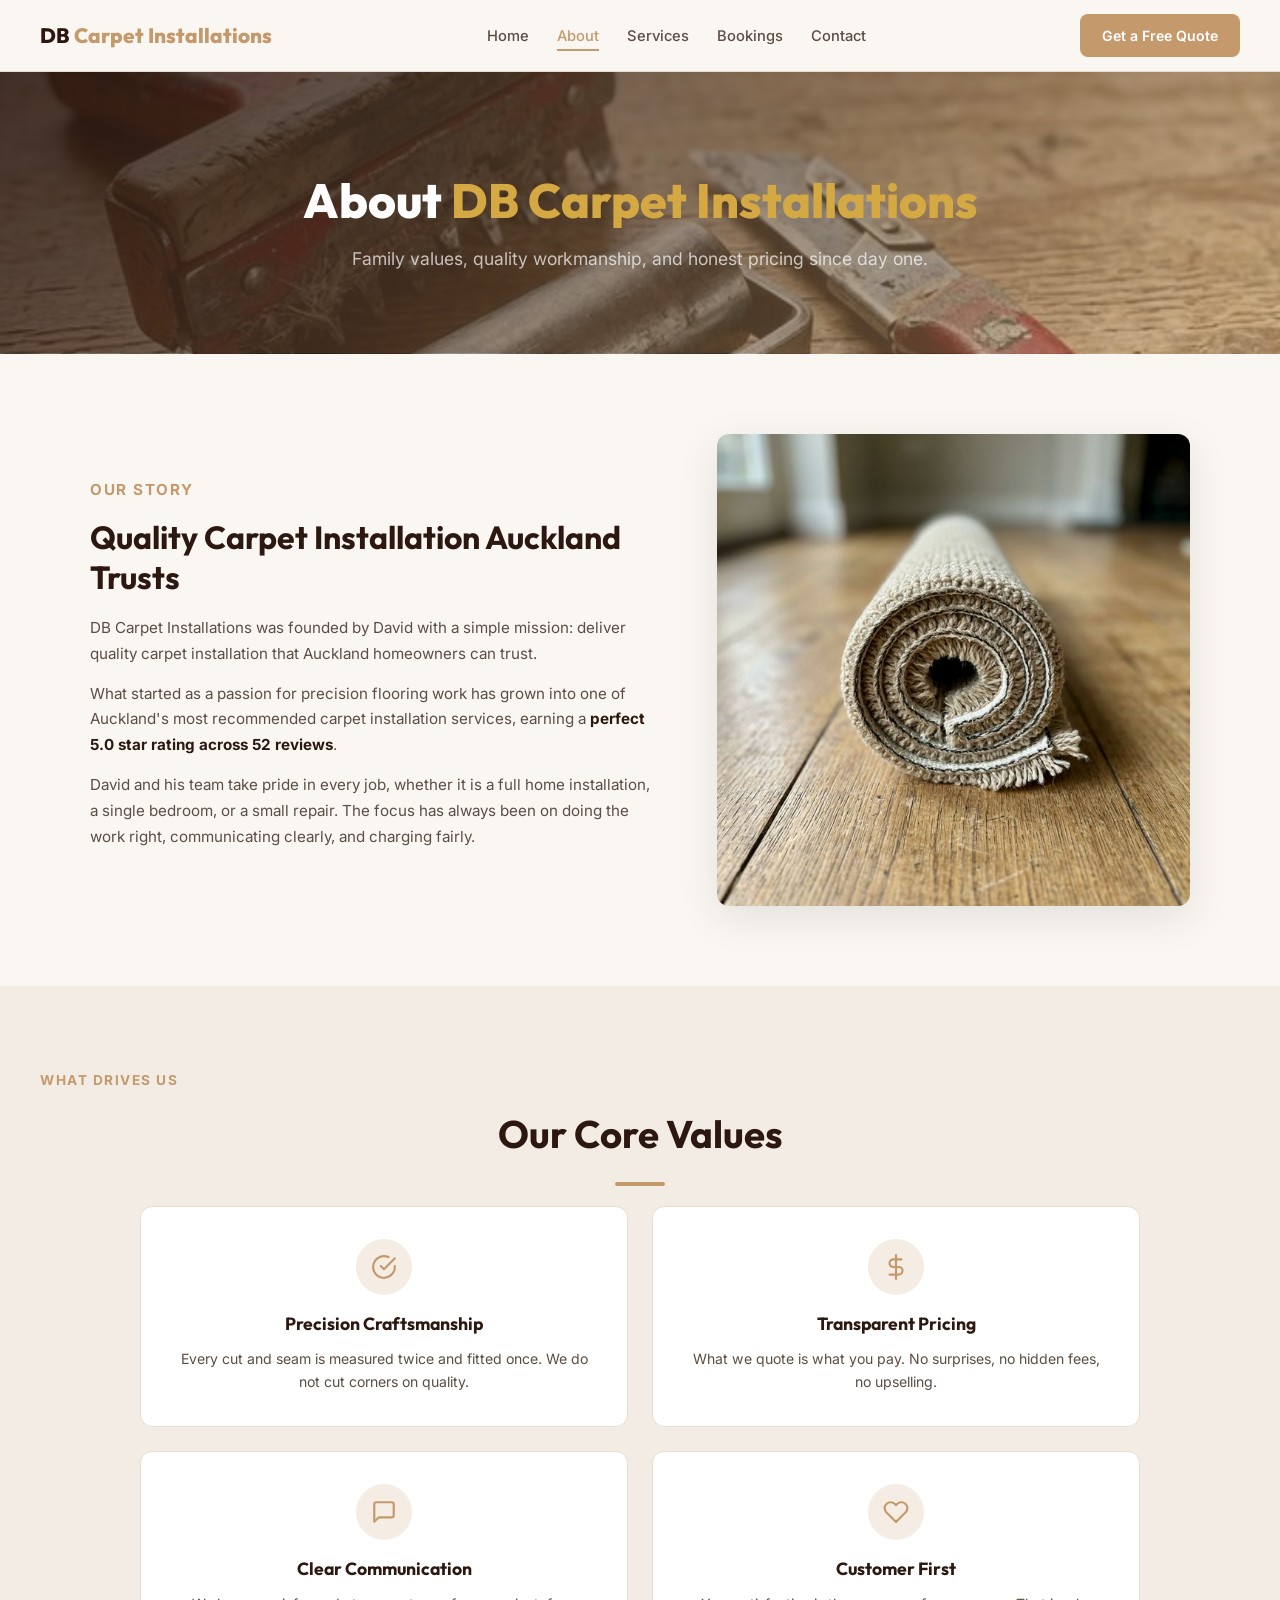
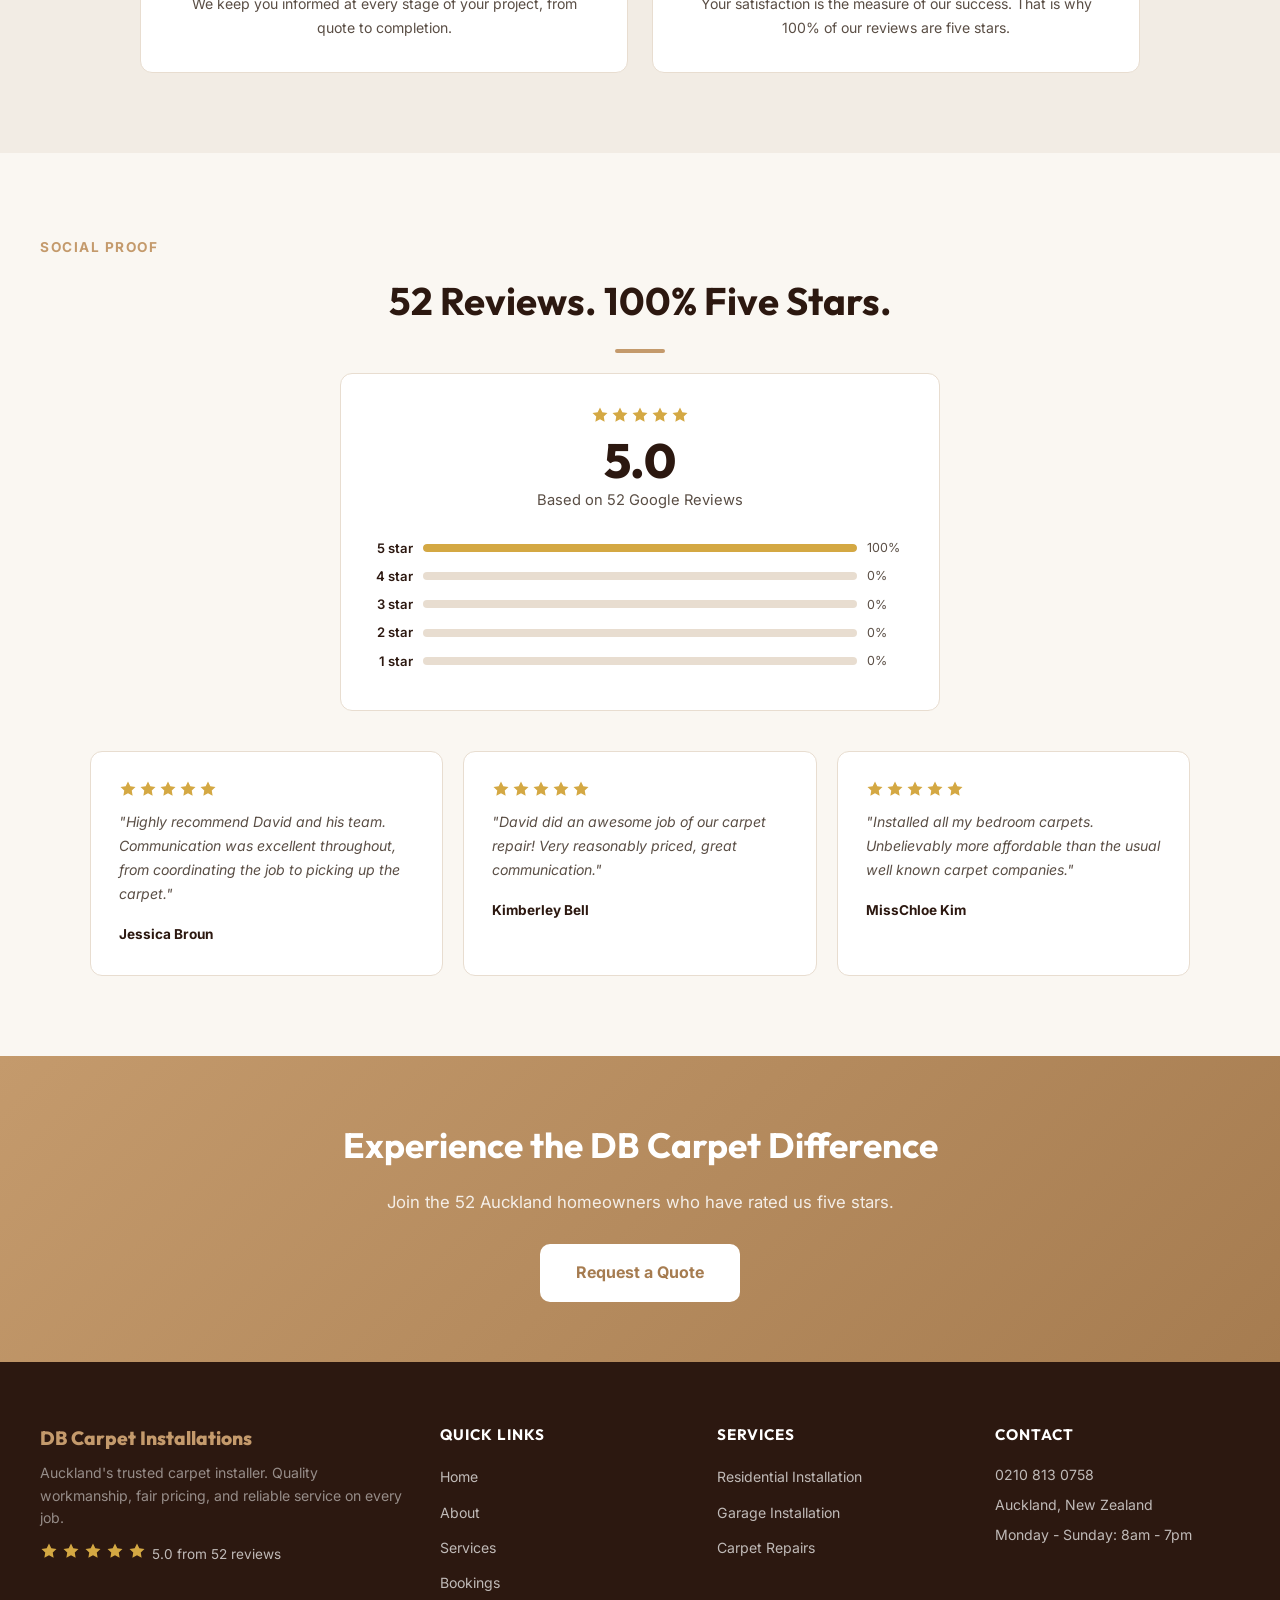
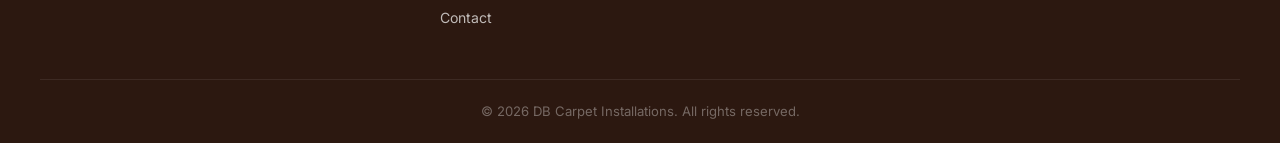
==== about/index.html @ 8681dafa "Initial commit: DB Carpet Installations website" ====
<!DOCTYPE html>
<html lang="en">
<head>
    <meta charset="UTF-8">
    <meta name="viewport" content="width=device-width, initial-scale=1.0">
    <title>About - DB Carpet Installations | Auckland Carpet Installer</title>
    <meta name="description" content="Learn about DB Carpet Installations. Founded by David, we deliver quality carpet installation with honest pricing and outstanding communication across Auckland.">
    <link rel="preconnect" href="https://fonts.googleapis.com">
    <link rel="preconnect" href="https://fonts.gstatic.com" crossorigin>
    <link href="https://fonts.googleapis.com/css2?family=Inter:wght@400;500;600;700&family=Outfit:wght@600;700;800&display=swap" rel="stylesheet">
    <link rel="stylesheet" href="../shared.css">
</head>
<body>

<header class="site-header" id="site-header">
    <a href="../" class="logo"><span>DB</span> Carpet Installations</a>
    <nav>
        <ul class="nav-links">
            <li><a href="../">Home</a></li>
            <li><a href="../about/" class="active">About</a></li>
            <li><a href="../services/">Services</a></li>
            <li><a href="../bookings/">Bookings</a></li>
            <li><a href="../contact/">Contact</a></li>
        </ul>
    </nav>
    <a href="../contact/" class="header-cta">Get a Free Quote</a>
    <button class="hamburger" id="hamburger" aria-label="Toggle menu">&#9776;</button>
</header>

<nav class="mobile-nav" id="mobile-nav">
    <a href="../">Home</a>
    <a href="../about/" class="active">About</a>
    <a href="../services/">Services</a>
    <a href="../bookings/">Bookings</a>
    <a href="../contact/">Contact</a>
    <a href="../contact/" class="mobile-cta">Get a Free Quote</a>
</nav>

<!-- HERO -->
<section class="page-hero" style="background-image: linear-gradient(135deg, rgba(44, 24, 16, 0.88) 0%, rgba(196, 154, 108, 0.5) 100%), url('../images/tools.png');">
    <div class="page-hero-content">
        <h1>About <span class="accent">DB Carpet Installations</span></h1>
        <p>Family values, quality workmanship, and honest pricing since day one.</p>
    </div>
</section>

<!-- OUR STORY -->
<section class="section fade-in">
    <div class="content-block">
        <div class="content-text">
            <p class="section-label">Our Story</p>
            <h2 class="content-heading">Quality Carpet Installation Auckland Trusts</h2>
            <p>DB Carpet Installations was founded by David with a simple mission: deliver quality carpet installation that Auckland homeowners can trust.</p>
            <p>What started as a passion for precision flooring work has grown into one of Auckland's most recommended carpet installation services, earning a <strong>perfect 5.0 star rating across 52 reviews</strong>.</p>
            <p>David and his team take pride in every job, whether it is a full home installation, a single bedroom, or a small repair. The focus has always been on doing the work right, communicating clearly, and charging fairly.</p>
        </div>
        <div class="content-image fade-in-right">
            <img src="../images/roll.png" alt="Carpet roll ready for installation" loading="lazy">
        </div>
    </div>
</section>

<!-- VALUES -->
<section class="section section-alt fade-in">
    <p class="section-label" style="text-align:center;">What Drives Us</p>
    <h2 class="section-title">Our Core Values</h2>
    <div class="accent-line"></div>
    <div class="values-grid">
        <div class="value-card scale-in">
            <div class="value-icon">
                <svg viewBox="0 0 24 24"><path d="M22 11.08V12a10 10 0 1 1-5.93-9.14"/><polyline points="22 4 12 14.01 9 11.01"/></svg>
            </div>
            <h3>Precision Craftsmanship</h3>
            <p>Every cut and seam is measured twice and fitted once. We do not cut corners on quality.</p>
        </div>
        <div class="value-card scale-in">
            <div class="value-icon">
                <svg viewBox="0 0 24 24"><line x1="12" y1="1" x2="12" y2="23"/><path d="M17 5H9.5a3.5 3.5 0 0 0 0 7h5a3.5 3.5 0 0 1 0 7H6"/></svg>
            </div>
            <h3>Transparent Pricing</h3>
            <p>What we quote is what you pay. No surprises, no hidden fees, no upselling.</p>
        </div>
        <div class="value-card scale-in">
            <div class="value-icon">
                <svg viewBox="0 0 24 24"><path d="M21 15a2 2 0 0 1-2 2H7l-4 4V5a2 2 0 0 1 2-2h14a2 2 0 0 1 2 2z"/></svg>
            </div>
            <h3>Clear Communication</h3>
            <p>We keep you informed at every stage of your project, from quote to completion.</p>
        </div>
        <div class="value-card scale-in">
            <div class="value-icon">
                <svg viewBox="0 0 24 24"><path d="M20.84 4.61a5.5 5.5 0 0 0-7.78 0L12 5.67l-1.06-1.06a5.5 5.5 0 0 0-7.78 7.78l1.06 1.06L12 21.23l7.78-7.78 1.06-1.06a5.5 5.5 0 0 0 0-7.78z"/></svg>
            </div>
            <h3>Customer First</h3>
            <p>Your satisfaction is the measure of our success. That is why 100% of our reviews are five stars.</p>
        </div>
    </div>
</section>

<!-- SOCIAL PROOF -->
<section class="section fade-in">
    <p class="section-label" style="text-align:center;">Social Proof</p>
    <h2 class="section-title">52 Reviews. 100% Five Stars.</h2>
    <div class="accent-line"></div>
    <div class="review-stats scale-in">
        <div class="review-stats-header">
            <div class="review-card-stars" style="justify-content:center;">
                <svg class="star-icon" viewBox="0 0 24 24"><polygon points="12 2 15.09 8.26 22 9.27 17 14.14 18.18 21.02 12 17.77 5.82 21.02 7 14.14 2 9.27 8.91 8.26 12 2"/></svg>
                <svg class="star-icon" viewBox="0 0 24 24"><polygon points="12 2 15.09 8.26 22 9.27 17 14.14 18.18 21.02 12 17.77 5.82 21.02 7 14.14 2 9.27 8.91 8.26 12 2"/></svg>
                <svg class="star-icon" viewBox="0 0 24 24"><polygon points="12 2 15.09 8.26 22 9.27 17 14.14 18.18 21.02 12 17.77 5.82 21.02 7 14.14 2 9.27 8.91 8.26 12 2"/></svg>
                <svg class="star-icon" viewBox="0 0 24 24"><polygon points="12 2 15.09 8.26 22 9.27 17 14.14 18.18 21.02 12 17.77 5.82 21.02 7 14.14 2 9.27 8.91 8.26 12 2"/></svg>
                <svg class="star-icon" viewBox="0 0 24 24"><polygon points="12 2 15.09 8.26 22 9.27 17 14.14 18.18 21.02 12 17.77 5.82 21.02 7 14.14 2 9.27 8.91 8.26 12 2"/></svg>
            </div>
            <div class="review-stats-number">5.0</div>
            <p class="review-stats-text">Based on 52 Google Reviews</p>
        </div>
        <div class="review-bar-row">
            <span class="review-bar-label">5 star</span>
            <div class="review-bar-track"><div class="review-bar-fill" style="width:100%"></div></div>
            <span class="review-bar-pct">100%</span>
        </div>
        <div class="review-bar-row">
            <span class="review-bar-label">4 star</span>
            <div class="review-bar-track"><div class="review-bar-fill" style="width:0%"></div></div>
            <span class="review-bar-pct">0%</span>
        </div>
        <div class="review-bar-row">
            <span class="review-bar-label">3 star</span>
            <div class="review-bar-track"><div class="review-bar-fill" style="width:0%"></div></div>
            <span class="review-bar-pct">0%</span>
        </div>
        <div class="review-bar-row">
            <span class="review-bar-label">2 star</span>
            <div class="review-bar-track"><div class="review-bar-fill" style="width:0%"></div></div>
            <span class="review-bar-pct">0%</span>
        </div>
        <div class="review-bar-row">
            <span class="review-bar-label">1 star</span>
            <div class="review-bar-track"><div class="review-bar-fill" style="width:0%"></div></div>
            <span class="review-bar-pct">0%</span>
        </div>
    </div>
    <div class="testimonial-highlights">
        <div class="testimonial-card scale-in">
            <div class="review-card-stars">
                <svg class="star-icon" viewBox="0 0 24 24"><polygon points="12 2 15.09 8.26 22 9.27 17 14.14 18.18 21.02 12 17.77 5.82 21.02 7 14.14 2 9.27 8.91 8.26 12 2"/></svg>
                <svg class="star-icon" viewBox="0 0 24 24"><polygon points="12 2 15.09 8.26 22 9.27 17 14.14 18.18 21.02 12 17.77 5.82 21.02 7 14.14 2 9.27 8.91 8.26 12 2"/></svg>
                <svg class="star-icon" viewBox="0 0 24 24"><polygon points="12 2 15.09 8.26 22 9.27 17 14.14 18.18 21.02 12 17.77 5.82 21.02 7 14.14 2 9.27 8.91 8.26 12 2"/></svg>
                <svg class="star-icon" viewBox="0 0 24 24"><polygon points="12 2 15.09 8.26 22 9.27 17 14.14 18.18 21.02 12 17.77 5.82 21.02 7 14.14 2 9.27 8.91 8.26 12 2"/></svg>
                <svg class="star-icon" viewBox="0 0 24 24"><polygon points="12 2 15.09 8.26 22 9.27 17 14.14 18.18 21.02 12 17.77 5.82 21.02 7 14.14 2 9.27 8.91 8.26 12 2"/></svg>
            </div>
            <p>"Highly recommend David and his team. Communication was excellent throughout, from coordinating the job to picking up the carpet."</p>
            <strong>Jessica Broun</strong>
        </div>
        <div class="testimonial-card scale-in">
            <div class="review-card-stars">
                <svg class="star-icon" viewBox="0 0 24 24"><polygon points="12 2 15.09 8.26 22 9.27 17 14.14 18.18 21.02 12 17.77 5.82 21.02 7 14.14 2 9.27 8.91 8.26 12 2"/></svg>
                <svg class="star-icon" viewBox="0 0 24 24"><polygon points="12 2 15.09 8.26 22 9.27 17 14.14 18.18 21.02 12 17.77 5.82 21.02 7 14.14 2 9.27 8.91 8.26 12 2"/></svg>
                <svg class="star-icon" viewBox="0 0 24 24"><polygon points="12 2 15.09 8.26 22 9.27 17 14.14 18.18 21.02 12 17.77 5.82 21.02 7 14.14 2 9.27 8.91 8.26 12 2"/></svg>
                <svg class="star-icon" viewBox="0 0 24 24"><polygon points="12 2 15.09 8.26 22 9.27 17 14.14 18.18 21.02 12 17.77 5.82 21.02 7 14.14 2 9.27 8.91 8.26 12 2"/></svg>
                <svg class="star-icon" viewBox="0 0 24 24"><polygon points="12 2 15.09 8.26 22 9.27 17 14.14 18.18 21.02 12 17.77 5.82 21.02 7 14.14 2 9.27 8.91 8.26 12 2"/></svg>
            </div>
            <p>"David did an awesome job of our carpet repair! Very reasonably priced, great communication."</p>
            <strong>Kimberley Bell</strong>
        </div>
        <div class="testimonial-card scale-in">
            <div class="review-card-stars">
                <svg class="star-icon" viewBox="0 0 24 24"><polygon points="12 2 15.09 8.26 22 9.27 17 14.14 18.18 21.02 12 17.77 5.82 21.02 7 14.14 2 9.27 8.91 8.26 12 2"/></svg>
                <svg class="star-icon" viewBox="0 0 24 24"><polygon points="12 2 15.09 8.26 22 9.27 17 14.14 18.18 21.02 12 17.77 5.82 21.02 7 14.14 2 9.27 8.91 8.26 12 2"/></svg>
                <svg class="star-icon" viewBox="0 0 24 24"><polygon points="12 2 15.09 8.26 22 9.27 17 14.14 18.18 21.02 12 17.77 5.82 21.02 7 14.14 2 9.27 8.91 8.26 12 2"/></svg>
                <svg class="star-icon" viewBox="0 0 24 24"><polygon points="12 2 15.09 8.26 22 9.27 17 14.14 18.18 21.02 12 17.77 5.82 21.02 7 14.14 2 9.27 8.91 8.26 12 2"/></svg>
                <svg class="star-icon" viewBox="0 0 24 24"><polygon points="12 2 15.09 8.26 22 9.27 17 14.14 18.18 21.02 12 17.77 5.82 21.02 7 14.14 2 9.27 8.91 8.26 12 2"/></svg>
            </div>
            <p>"Installed all my bedroom carpets. Unbelievably more affordable than the usual well known carpet companies."</p>
            <strong>MissChloe Kim</strong>
        </div>
    </div>
</section>

<!-- CTA -->
<section class="cta-banner fade-in">
    <h2>Experience the DB Carpet Difference</h2>
    <p>Join the 52 Auckland homeowners who have rated us five stars.</p>
    <a href="../contact/" class="btn-white">Request a Quote</a>
</section>

<!-- FOOTER -->
<footer class="site-footer">
    <div class="footer-grid">
        <div class="footer-brand">
            <div class="footer-logo">DB Carpet Installations</div>
            <p class="footer-tagline">Auckland's trusted carpet installer. Quality workmanship, fair pricing, and reliable service on every job.</p>
            <div class="footer-rating">
                <span class="stars">
                    <svg class="star-icon" viewBox="0 0 24 24"><polygon points="12 2 15.09 8.26 22 9.27 17 14.14 18.18 21.02 12 17.77 5.82 21.02 7 14.14 2 9.27 8.91 8.26 12 2"/></svg>
                    <svg class="star-icon" viewBox="0 0 24 24"><polygon points="12 2 15.09 8.26 22 9.27 17 14.14 18.18 21.02 12 17.77 5.82 21.02 7 14.14 2 9.27 8.91 8.26 12 2"/></svg>
                    <svg class="star-icon" viewBox="0 0 24 24"><polygon points="12 2 15.09 8.26 22 9.27 17 14.14 18.18 21.02 12 17.77 5.82 21.02 7 14.14 2 9.27 8.91 8.26 12 2"/></svg>
                    <svg class="star-icon" viewBox="0 0 24 24"><polygon points="12 2 15.09 8.26 22 9.27 17 14.14 18.18 21.02 12 17.77 5.82 21.02 7 14.14 2 9.27 8.91 8.26 12 2"/></svg>
                    <svg class="star-icon" viewBox="0 0 24 24"><polygon points="12 2 15.09 8.26 22 9.27 17 14.14 18.18 21.02 12 17.77 5.82 21.02 7 14.14 2 9.27 8.91 8.26 12 2"/></svg>
                </span>
                5.0 from 52 reviews
            </div>
        </div>
        <div class="footer-nav">
            <div class="footer-heading">Quick Links</div>
            <ul>
                <li><a href="../">Home</a></li>
                <li><a href="../about/">About</a></li>
                <li><a href="../services/">Services</a></li>
                <li><a href="../bookings/">Bookings</a></li>
                <li><a href="../contact/">Contact</a></li>
            </ul>
        </div>
        <div class="footer-nav">
            <div class="footer-heading">Services</div>
            <ul>
                <li><a href="../services/">Residential Installation</a></li>
                <li><a href="../services/">Garage Installation</a></li>
                <li><a href="../services/">Carpet Repairs</a></li>
            </ul>
        </div>
        <div class="footer-contact">
            <div class="footer-heading">Contact</div>
            <p><a href="tel:02108130758">0210 813 0758</a></p>
            <p>Auckland, New Zealand</p>
            <p>Monday - Sunday: 8am - 7pm</p>
        </div>
    </div>
    <div class="footer-bottom">&copy; 2026 DB Carpet Installations. All rights reserved.</div>
</footer>
<script src="../shared.js"></script>
</body>
</html>
---- shared.css ----
/* ═══════════════ DESIGN TOKENS ═══════════════ */
:root {
    --color-bg: #faf7f2;
    --color-dark: #2c1810;
    --color-accent: #c49a6c;
    --color-accent-dark: #a67c50;
    --color-accent-light: #f5ede3;
    --color-text: #5a4e45;
    --color-heading: #2c1810;
    --color-white: #ffffff;
    --color-gold: #d4a843;
    --color-gold-light: #fef8e8;
    --color-border: #e8ddd0;
    --color-card: #ffffff;
    --color-section-alt: #f2ece4;
    --font-heading: 'Outfit', sans-serif;
    --font-body: 'Inter', sans-serif;
    --shadow-sm: 0 1px 3px rgba(44, 24, 16, 0.06);
    --shadow-md: 0 4px 16px rgba(44, 24, 16, 0.08);
    --shadow-lg: 0 12px 40px rgba(44, 24, 16, 0.1);
    --radius: 12px;
}

*,
*::before,
*::after {
    margin: 0;
    padding: 0;
    box-sizing: border-box;
}

html {
    scroll-behavior: smooth;
}

body {
    background: var(--color-bg);
    color: var(--color-text);
    font-family: var(--font-body);
    line-height: 1.7;
}

a {
    text-decoration: none;
    color: inherit;
}

img {
    max-width: 100%;
    display: block;
}

/* ═══════════════ SCROLL ANIMATIONS ═══════════════ */
.fade-in {
    opacity: 0;
    transform: translateY(30px);
    transition: opacity 0.7s ease, transform 0.7s ease;
}

.fade-in.visible {
    opacity: 1;
    transform: translateY(0);
}

.fade-in-left {
    opacity: 0;
    transform: translateX(-40px);
    transition: opacity 0.7s ease, transform 0.7s ease;
}

.fade-in-left.visible {
    opacity: 1;
    transform: translateX(0);
}

.fade-in-right {
    opacity: 0;
    transform: translateX(40px);
    transition: opacity 0.7s ease, transform 0.7s ease;
}

.fade-in-right.visible {
    opacity: 1;
    transform: translateX(0);
}

.scale-in {
    opacity: 0;
    transform: scale(0.92);
    transition: opacity 0.6s ease, transform 0.6s ease;
}

.scale-in.visible {
    opacity: 1;
    transform: scale(1);
}

/* ═══════════════ HEADER ═══════════════ */
.site-header {
    position: sticky;
    top: 0;
    z-index: 1000;
    background: rgba(250, 247, 242, 0.95);
    backdrop-filter: blur(12px);
    height: 72px;
    display: flex;
    align-items: center;
    justify-content: space-between;
    padding: 0 40px;
    border-bottom: 1px solid var(--color-border);
}

.logo {
    font-family: var(--font-heading);
    color: var(--color-accent);
    font-size: 1.3rem;
    font-weight: 800;
    white-space: nowrap;
}

.logo span {
    color: var(--color-heading);
}

.nav-links {
    display: flex;
    align-items: center;
    gap: 28px;
    list-style: none;
}

.nav-links a {
    font-size: 0.92rem;
    font-weight: 500;
    color: var(--color-text);
    padding-bottom: 4px;
    border-bottom: 2px solid transparent;
    transition: all 0.3s ease;
}

.nav-links a:hover,
.nav-links a.active {
    color: var(--color-accent);
    border-bottom-color: var(--color-accent);
}

.header-cta {
    background: var(--color-accent);
    color: var(--color-white);
    font-family: var(--font-body);
    font-weight: 600;
    font-size: 0.88rem;
    padding: 10px 22px;
    border: none;
    border-radius: 8px;
    cursor: pointer;
    transition: all 0.3s ease;
}

.header-cta:hover {
    background: var(--color-accent-dark);
    transform: translateY(-1px);
    box-shadow: var(--shadow-md);
}

.hamburger {
    display: none;
    background: none;
    border: none;
    color: var(--color-accent);
    font-size: 1.8rem;
    cursor: pointer;
    line-height: 1;
}

/* ═══════════════ MOBILE NAV ═══════════════ */
.mobile-nav {
    display: none;
    position: fixed;
    top: 72px;
    left: 0;
    right: 0;
    bottom: 0;
    background: var(--color-white);
    z-index: 999;
    flex-direction: column;
    align-items: center;
    justify-content: flex-start;
    overflow: hidden;
    max-height: 0;
    transition: max-height 0.4s ease;
}

.mobile-nav.open {
    max-height: calc(100vh - 72px);
}

.mobile-nav a {
    display: block;
    width: 100%;
    text-align: center;
    padding: 18px 16px;
    font-size: 1.1rem;
    color: var(--color-text);
    border-bottom: 1px solid var(--color-border);
    transition: all 0.3s ease;
}

.mobile-nav a:hover,
.mobile-nav a.active {
    color: var(--color-accent);
    background: var(--color-accent-light);
}

.mobile-nav .mobile-cta {
    display: block;
    width: calc(100% - 32px);
    margin: 20px 16px;
    background: var(--color-accent);
    color: var(--color-white);
    text-align: center;
    padding: 14px;
    font-weight: 700;
    border-radius: 8px;
}

@media (max-width: 768px) {

    .nav-links,
    .header-cta {
        display: none !important;
    }

    .hamburger {
        display: block;
    }

    .mobile-nav {
        display: flex;
    }

    .site-header {
        padding: 0 20px;
    }
}

/* ═══════════════ PAGE HERO ═══════════════ */
.page-hero {
    background-image: linear-gradient(135deg, rgba(44, 24, 16, 0.88) 0%, rgba(196, 154, 108, 0.55) 100%), url('images/hero.png');
    background-position: center;
    background-size: cover;
    background-repeat: no-repeat;
    padding: 100px 40px 80px;
    text-align: center;
}

.page-hero-content {
    max-width: 700px;
    margin: 0 auto;
}

.page-hero h1 {
    font-family: var(--font-heading);
    color: var(--color-white);
    font-size: clamp(2rem, 4vw, 3rem);
    font-weight: 800;
    margin-bottom: 14px;
    line-height: 1.2;
}

.page-hero h1 .accent {
    color: var(--color-gold);
}

.page-hero p {
    color: rgba(255, 255, 255, 0.7);
    font-size: 1.1rem;
}

.hero-badge {
    display: inline-flex;
    align-items: center;
    gap: 8px;
    background: rgba(255, 255, 255, 0.1);
    backdrop-filter: blur(8px);
    border: 1px solid rgba(255, 255, 255, 0.15);
    border-radius: 50px;
    padding: 8px 20px;
    font-size: 0.85rem;
    color: var(--color-white);
    margin-bottom: 20px;
    font-weight: 500;
}

.hero-badge .stars {
    color: var(--color-gold);
}

.hero-cta-group {
    display: flex;
    gap: 16px;
    justify-content: center;
    margin-top: 28px;
}

/* ═══════════════ SECTIONS ═══════════════ */
.section {
    padding: 80px 40px;
}

.section-alt {
    background: var(--color-section-alt);
}

.section-title {
    font-family: var(--font-heading);
    color: var(--color-heading);
    font-size: clamp(1.8rem, 3vw, 2.5rem);
    text-align: center;
    margin-bottom: 10px;
    font-weight: 700;
}

.section-subtitle {
    text-align: center;
    color: var(--color-text);
    font-size: 1.05rem;
    margin-bottom: 48px;
    max-width: 600px;
    margin-left: auto;
    margin-right: auto;
}

.accent-line {
    width: 50px;
    height: 4px;
    background: var(--color-accent);
    margin: 14px auto 20px;
    border-radius: 2px;
}

.section-label {
    display: inline-block;
    font-size: 0.85rem;
    font-weight: 700;
    color: var(--color-accent);
    text-transform: uppercase;
    letter-spacing: 1.5px;
    margin-bottom: 10px;
}

/* ═══════════════ CONTENT BLOCKS ═══════════════ */
.content-block {
    max-width: 1100px;
    margin: 0 auto;
    display: grid;
    grid-template-columns: 1.2fr 1fr;
    gap: 60px;
    align-items: center;
}

.content-heading {
    font-family: var(--font-heading);
    color: var(--color-heading);
    font-size: clamp(1.6rem, 2.5vw, 2.2rem);
    font-weight: 700;
    margin-bottom: 18px;
    line-height: 1.25;
}

.content-text p {
    margin-bottom: 14px;
    font-size: 0.95rem;
}

.content-text p strong {
    color: var(--color-heading);
}

.content-image {
    border-radius: var(--radius);
    overflow: hidden;
    box-shadow: var(--shadow-lg);
}

.content-image img {
    width: 100%;
    height: auto;
    display: block;
}

@media (max-width: 768px) {
    .content-block {
        grid-template-columns: 1fr;
        gap: 30px;
    }
}

/* ═══════════════ VALUES GRID ═══════════════ */
.values-grid {
    max-width: 1000px;
    margin: 0 auto;
    display: grid;
    grid-template-columns: repeat(2, 1fr);
    gap: 24px;
}

.value-card {
    background: var(--color-white);
    border: 1px solid var(--color-border);
    border-radius: var(--radius);
    padding: 32px;
    text-align: center;
    transition: all 0.3s ease;
}

.value-card:hover {
    box-shadow: var(--shadow-md);
    transform: translateY(-3px);
}

.value-icon {
    width: 56px;
    height: 56px;
    background: var(--color-accent-light);
    border-radius: 50%;
    display: flex;
    align-items: center;
    justify-content: center;
    margin: 0 auto 14px;
}

.value-icon svg {
    width: 26px;
    height: 26px;
    stroke: var(--color-accent);
    fill: none;
    stroke-width: 2;
    stroke-linecap: round;
    stroke-linejoin: round;
}

.value-card h3 {
    font-family: var(--font-heading);
    color: var(--color-heading);
    font-size: 1.1rem;
    font-weight: 700;
    margin-bottom: 8px;
}

.value-card p {
    font-size: 0.88rem;
    color: var(--color-text);
}

@media (max-width: 768px) {
    .values-grid {
        grid-template-columns: 1fr;
    }
}

/* ═══════════════ SERVICES GRID ═══════════════ */
.services-grid {
    max-width: 1000px;
    margin: 0 auto;
    display: grid;
    grid-template-columns: repeat(3, 1fr);
    gap: 24px;
}

.service-card {
    background: var(--color-white);
    border: 1px solid var(--color-border);
    border-radius: var(--radius);
    overflow: hidden;
    transition: all 0.3s ease;
}

.service-card:hover {
    box-shadow: var(--shadow-md);
    transform: translateY(-4px);
}

.service-card-image {
    height: 200px;
    overflow: hidden;
}

.service-card-image img {
    width: 100%;
    height: 100%;
    object-fit: cover;
    transition: transform 0.4s ease;
}

.service-card:hover .service-card-image img {
    transform: scale(1.05);
}

.service-card-content {
    padding: 24px;
}

.service-card-content h3 {
    font-family: var(--font-heading);
    color: var(--color-heading);
    font-size: 1.1rem;
    font-weight: 700;
    margin-bottom: 8px;
}

.service-card-content p {
    font-size: 0.88rem;
    color: var(--color-text);
    margin-bottom: 14px;
}

.service-card-link {
    font-size: 0.88rem;
    font-weight: 600;
    color: var(--color-accent);
    border-bottom: 1px solid transparent;
    transition: border-color 0.3s;
}

.service-card-link:hover {
    border-bottom-color: var(--color-accent);
}

@media (max-width: 768px) {
    .services-grid {
        grid-template-columns: 1fr;
    }
}

/* ═══════════════ TESTIMONIAL HIGHLIGHTS ═══════════════ */
.testimonial-highlights {
    max-width: 1100px;
    margin: 0 auto;
    display: grid;
    grid-template-columns: repeat(3, 1fr);
    gap: 20px;
}

.testimonial-card {
    background: var(--color-white);
    border: 1px solid var(--color-border);
    border-radius: var(--radius);
    padding: 28px;
    transition: all 0.3s ease;
}

.testimonial-card:hover {
    box-shadow: var(--shadow-md);
}

.testimonial-card .review-card-stars {
    color: var(--color-gold);
    font-size: 0.9rem;
    margin-bottom: 12px;
    letter-spacing: 2px;
}

.testimonial-card p {
    font-size: 0.88rem;
    color: var(--color-text);
    font-style: italic;
    line-height: 1.7;
    margin-bottom: 14px;
}

.testimonial-card strong {
    color: var(--color-heading);
    font-size: 0.85rem;
}

@media (max-width: 768px) {
    .testimonial-highlights {
        grid-template-columns: 1fr;
    }
}

/* ═══════════════ SERVICE DETAIL ═══════════════ */
.service-detail {
    max-width: 1100px;
    margin: 0 auto;
    display: grid;
    grid-template-columns: 1.3fr 1fr;
    gap: 50px;
    align-items: start;
}

.service-detail.reverse {
    direction: rtl;
}

.service-detail.reverse>* {
    direction: ltr;
}

.service-detail-image {
    border-radius: var(--radius);
    overflow: hidden;
    box-shadow: var(--shadow-md);
    position: sticky;
    top: 100px;
}

.service-detail-image img {
    width: 100%;
    height: auto;
}

.service-features {
    list-style: none;
    margin: 20px 0;
}

.service-features li {
    padding: 8px 0 8px 28px;
    position: relative;
    font-size: 0.92rem;
}

.service-features li::before {
    content: '';
    position: absolute;
    left: 0;
    top: 14px;
    width: 10px;
    height: 10px;
    background: var(--color-accent);
    border-radius: 50%;
}

.service-review {
    background: var(--color-accent-light);
    border-left: 4px solid var(--color-accent);
    padding: 20px 24px;
    border-radius: 0 var(--radius) var(--radius) 0;
    margin-top: 24px;
}

.service-review .review-card-stars {
    color: var(--color-gold);
    font-size: 0.85rem;
    margin-bottom: 8px;
    letter-spacing: 2px;
}

.service-review p {
    font-size: 0.88rem;
    font-style: italic;
    color: var(--color-text);
    line-height: 1.6;
    margin-bottom: 8px;
}

.service-review strong {
    color: var(--color-heading);
    font-size: 0.82rem;
}

@media (max-width: 768px) {
    .service-detail {
        grid-template-columns: 1fr;
    }

    .service-detail.reverse {
        direction: ltr;
    }

    .service-detail-image {
        position: static;
    }
}

/* ═══════════════ STEPS GRID ═══════════════ */
.steps-grid {
    max-width: 900px;
    margin: 0 auto;
    display: grid;
    grid-template-columns: repeat(3, 1fr);
    gap: 30px;
}

.step-card {
    text-align: center;
    padding: 24px;
}

.step-number {
    width: 56px;
    height: 56px;
    background: var(--color-accent);
    color: var(--color-white);
    font-family: var(--font-heading);
    font-size: 1.4rem;
    font-weight: 800;
    border-radius: 50%;
    display: flex;
    align-items: center;
    justify-content: center;
    margin: 0 auto 16px;
}

.step-card h3 {
    font-family: var(--font-heading);
    color: var(--color-heading);
    font-size: 1.05rem;
    font-weight: 700;
    margin-bottom: 8px;
}

.step-card p {
    font-size: 0.88rem;
    color: var(--color-text);
}

@media (max-width: 768px) {
    .steps-grid {
        grid-template-columns: 1fr;
    }
}

/* ═══════════════ BOOKING ═══════════════ */
.booking-section {
    max-width: 900px;
    margin: 0 auto;
}

.calendly-embed-card {
    background: var(--color-white);
    border: 1px solid var(--color-border);
    border-radius: var(--radius);
    padding: 40px;
    box-shadow: var(--shadow-md);
    margin-bottom: 40px;
}

.calendly-embed-card h2 {
    font-family: var(--font-heading);
    color: var(--color-heading);
    font-size: 1.4rem;
    font-weight: 700;
    margin-bottom: 8px;
    text-align: center;
}

.calendly-embed-card > p {
    text-align: center;
    font-size: 0.95rem;
    color: var(--color-text);
    margin-bottom: 28px;
}

.booking-options {
    display: grid;
    grid-template-columns: 1fr 1fr;
    gap: 24px;
}

.booking-option-card {
    background: var(--color-white);
    border: 1px solid var(--color-border);
    border-radius: var(--radius);
    padding: 32px;
    text-align: center;
    transition: all 0.3s ease;
}

.booking-option-card:hover {
    box-shadow: var(--shadow-md);
    transform: translateY(-3px);
}

.booking-option-icon {
    width: 56px;
    height: 56px;
    background: var(--color-accent-light);
    border-radius: 50%;
    display: flex;
    align-items: center;
    justify-content: center;
    margin: 0 auto 16px;
}

.booking-option-icon svg {
    width: 26px;
    height: 26px;
    stroke: var(--color-accent);
    fill: none;
    stroke-width: 2;
    stroke-linecap: round;
    stroke-linejoin: round;
}

.booking-option-card h3 {
    font-family: var(--font-heading);
    color: var(--color-heading);
    font-size: 1.1rem;
    font-weight: 700;
    margin-bottom: 10px;
}

.booking-option-card p {
    font-size: 0.9rem;
    color: var(--color-text);
}

.booking-option-card .phone-link {
    font-family: var(--font-heading);
    font-size: 1.3rem;
    font-weight: 800;
    color: var(--color-accent);
    display: block;
    margin-bottom: 6px;
}

@media (max-width: 768px) {
    .booking-options {
        grid-template-columns: 1fr;
    }
}

/* ═══════════════ CONTACT GRID ═══════════════ */
.contact-grid {
    max-width: 1100px;
    margin: 0 auto;
    display: grid;
    grid-template-columns: 1.4fr 1fr;
    gap: 50px;
}

.form-subtext {
    font-size: 0.92rem;
    color: var(--color-text);
    margin-bottom: 28px;
}

.contact-form {
    display: flex;
    flex-direction: column;
    gap: 18px;
}

.form-group {
    display: flex;
    flex-direction: column;
    gap: 6px;
}

.form-group label {
    font-size: 0.85rem;
    font-weight: 600;
    color: var(--color-heading);
}

.form-group input,
.form-group select,
.form-group textarea {
    width: 100%;
    padding: 12px 16px;
    border: 1px solid var(--color-border);
    border-radius: 8px;
    font-family: var(--font-body);
    font-size: 0.92rem;
    color: var(--color-heading);
    background: var(--color-white);
    transition: border-color 0.3s ease;
}

.form-group input:focus,
.form-group select:focus,
.form-group textarea:focus {
    outline: none;
    border-color: var(--color-accent);
    box-shadow: 0 0 0 3px rgba(196, 154, 108, 0.12);
}

.form-group textarea {
    resize: vertical;
}

.form-row {
    display: grid;
    grid-template-columns: 1fr 1fr;
    gap: 18px;
}

.form-submit {
    width: 100%;
}

.form-status {
    margin-top: 12px;
}

.form-success {
    background: #ecfdf5;
    color: #065f46;
    padding: 14px 18px;
    border-radius: 8px;
    font-size: 0.9rem;
    font-weight: 500;
}

.form-error {
    background: #fef2f2;
    color: #991b1b;
    padding: 14px 18px;
    border-radius: 8px;
    font-size: 0.9rem;
    font-weight: 500;
}

@media (max-width: 768px) {
    .contact-grid {
        grid-template-columns: 1fr;
    }

    .form-row {
        grid-template-columns: 1fr;
    }
}

/* ═══════════════ CONTACT INFO ═══════════════ */
.contact-info {
    display: flex;
    flex-direction: column;
    gap: 18px;
}

.info-card {
    background: var(--color-white);
    border: 1px solid var(--color-border);
    border-radius: var(--radius);
    padding: 24px;
}

.info-card h3 {
    font-family: var(--font-heading);
    color: var(--color-heading);
    font-size: 1rem;
    font-weight: 700;
    margin-bottom: 8px;
}

.info-card p {
    font-size: 0.9rem;
    color: var(--color-text);
}

.info-phone {
    display: block;
    font-family: var(--font-heading);
    font-size: 1.5rem;
    font-weight: 800;
    color: var(--color-accent);
    margin-bottom: 6px;
    transition: opacity 0.3s;
}

.info-phone:hover {
    opacity: 0.7;
}

.info-review {
    border-left: 4px solid var(--color-gold);
}

.info-review .review-card-stars {
    color: var(--color-gold);
    font-size: 0.85rem;
    margin-bottom: 8px;
    letter-spacing: 2px;
}

.info-review-text {
    font-style: italic;
    font-size: 0.85rem !important;
    line-height: 1.6;
}

.info-review strong {
    color: var(--color-heading);
    font-size: 0.82rem;
}

/* ═══════════════ CTA BANNER ═══════════════ */
.cta-banner {
    background: linear-gradient(135deg, var(--color-accent) 0%, var(--color-accent-dark) 100%);
    padding: 60px 40px;
    text-align: center;
}

.cta-banner h2 {
    font-family: var(--font-heading);
    color: var(--color-white);
    font-size: clamp(1.6rem, 3vw, 2.2rem);
    margin-bottom: 12px;
    font-weight: 700;
}

.cta-banner p {
    color: rgba(255, 255, 255, 0.85);
    font-size: 1.05rem;
    margin-bottom: 28px;
}

.btn-accent-solid {
    display: inline-block;
    background: var(--color-accent);
    color: var(--color-white);
    font-family: var(--font-body);
    font-weight: 700;
    font-size: 1.05rem;
    padding: 15px 36px;
    border: none;
    border-radius: 10px;
    cursor: pointer;
    transition: all 0.3s ease;
}

.btn-accent-solid:hover {
    background: var(--color-accent-dark);
    transform: translateY(-2px);
    box-shadow: 0 8px 25px rgba(196, 154, 108, 0.3);
}

.btn-white {
    display: inline-block;
    background: var(--color-white);
    color: var(--color-accent-dark);
    font-family: var(--font-body);
    font-weight: 700;
    font-size: 1rem;
    padding: 15px 36px;
    border: none;
    border-radius: 10px;
    cursor: pointer;
    transition: all 0.3s ease;
}

.btn-white:hover {
    transform: translateY(-2px);
    box-shadow: 0 8px 25px rgba(0, 0, 0, 0.2);
}

.btn-outline {
    display: inline-block;
    background: transparent;
    color: var(--color-white);
    font-family: var(--font-body);
    font-weight: 600;
    font-size: 1rem;
    padding: 14px 32px;
    border: 2px solid rgba(255,255,255,0.5);
    border-radius: 10px;
    cursor: pointer;
    transition: all 0.3s ease;
}

.btn-outline:hover {
    background: rgba(255,255,255,0.1);
    border-color: var(--color-white);
}

/* ═══════════════ MAP ═══════════════ */
.map-section {
    padding: 0;
}

.map-section iframe {
    display: block;
    width: 100%;
    border: none;
}

/* ═══════════════ FOOTER ═══════════════ */
.site-footer {
    background: var(--color-dark);
    padding: 60px 40px 0;
    color: rgba(255, 255, 255, 0.7);
}

.footer-grid {
    display: grid;
    grid-template-columns: 1.5fr 1fr 1fr 1fr;
    gap: 2rem;
    max-width: 1200px;
    margin: 0 auto;
    padding-bottom: 40px;
}

.footer-brand .footer-logo {
    font-family: var(--font-heading);
    color: var(--color-accent);
    font-size: 1.2rem;
    font-weight: 800;
    margin-bottom: 8px;
}

.footer-brand .footer-tagline {
    font-size: 0.88rem;
    color: rgba(255, 255, 255, 0.5);
    line-height: 1.6;
}

.footer-heading {
    font-family: var(--font-heading);
    color: var(--color-white);
    font-size: 0.95rem;
    font-weight: 700;
    margin-bottom: 16px;
    text-transform: uppercase;
    letter-spacing: 1px;
}

.footer-nav ul {
    list-style: none;
}

.footer-nav ul li {
    margin-bottom: 8px;
}

.footer-nav a {
    font-size: 0.88rem;
    transition: color 0.3s ease;
}

.footer-nav a:hover {
    color: var(--color-accent);
}

.footer-contact p {
    font-size: 0.88rem;
    margin-bottom: 6px;
}

.footer-contact a {
    transition: color 0.3s;
}

.footer-contact a:hover {
    color: var(--color-accent);
}

.footer-rating {
    display: flex;
    align-items: center;
    gap: 6px;
    margin-top: 12px;
    font-size: 0.85rem;
}

.footer-rating .stars {
    color: var(--color-gold);
}

.footer-bottom {
    border-top: 1px solid rgba(255, 255, 255, 0.08);
    padding: 20px 0;
    text-align: center;
    font-size: 0.82rem;
    color: rgba(255, 255, 255, 0.35);
    max-width: 1200px;
    margin: 0 auto;
}

@media (max-width: 768px) {
    .footer-grid {
        grid-template-columns: 1fr;
        text-align: center;
    }

    .footer-rating {
        justify-content: center;
    }

    .section {
        padding: 60px 20px;
    }

    .hero-cta-group {
        flex-direction: column;
        align-items: center;
    }
}

/* ═══════════════ REVIEW CARD STARS (SVG-based) ═══════════════ */
.review-card-stars {
    color: var(--color-gold);
    font-size: 0.95rem;
    margin-bottom: 12px;
    letter-spacing: 2px;
    display: flex;
    gap: 2px;
}

.star-icon {
    width: 18px;
    height: 18px;
    fill: var(--color-gold);
}

/* ═══════════════ REVIEW STATS ═══════════════ */
.review-stats {
    max-width: 600px;
    margin: 0 auto 40px;
    background: var(--color-white);
    border: 1px solid var(--color-border);
    border-radius: var(--radius);
    padding: 32px;
}

.review-stats-header {
    text-align: center;
    margin-bottom: 24px;
}

.review-stats-number {
    font-family: var(--font-heading);
    font-size: 3rem;
    font-weight: 800;
    color: var(--color-heading);
    line-height: 1;
}

.review-stats-text {
    font-size: 0.92rem;
    color: var(--color-text);
    margin-top: 4px;
}

.review-bar-row {
    display: grid;
    grid-template-columns: 40px 1fr 40px;
    gap: 10px;
    align-items: center;
    margin-bottom: 6px;
}

.review-bar-label {
    font-size: 0.82rem;
    font-weight: 600;
    color: var(--color-heading);
    text-align: right;
}

.review-bar-track {
    background: var(--color-border);
    height: 8px;
    border-radius: 4px;
    overflow: hidden;
}

.review-bar-fill {
    height: 100%;
    background: var(--color-gold);
    border-radius: 4px;
}

.review-bar-pct {
    font-size: 0.78rem;
    color: var(--color-text);
}
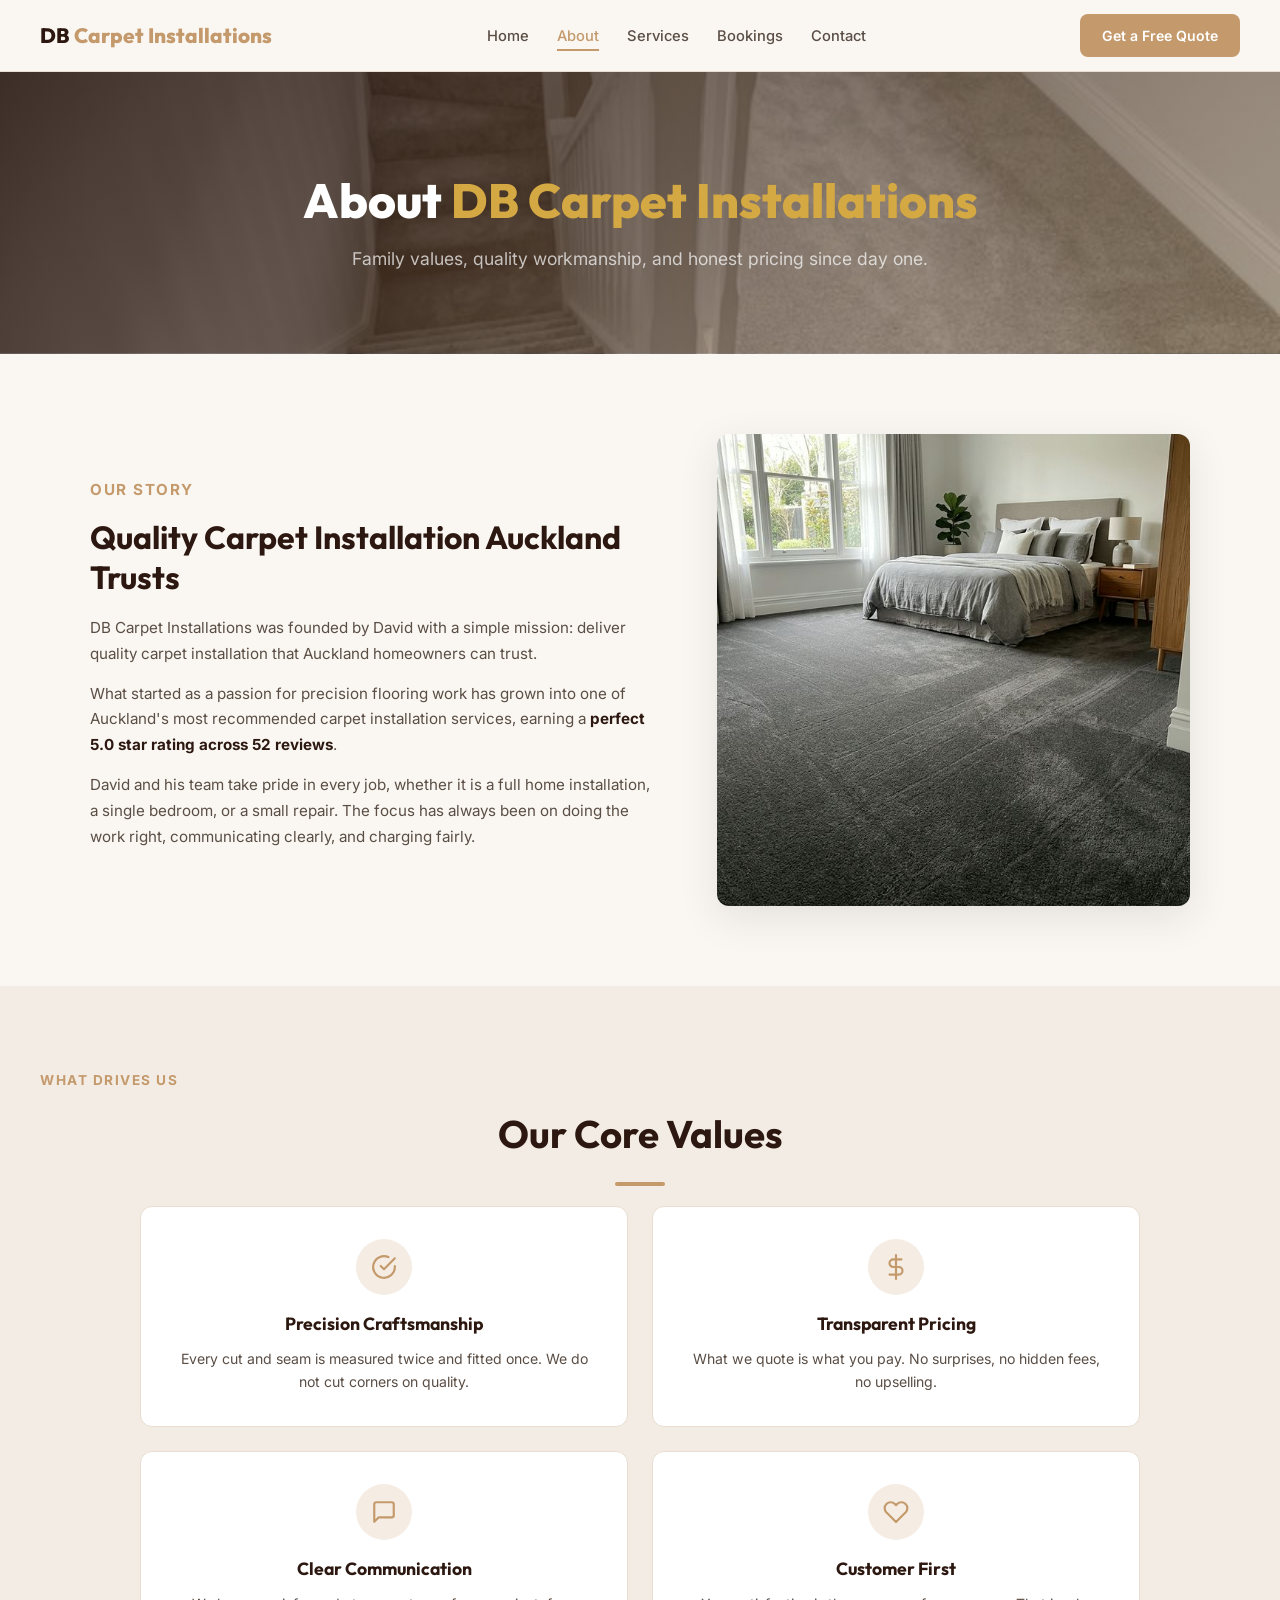
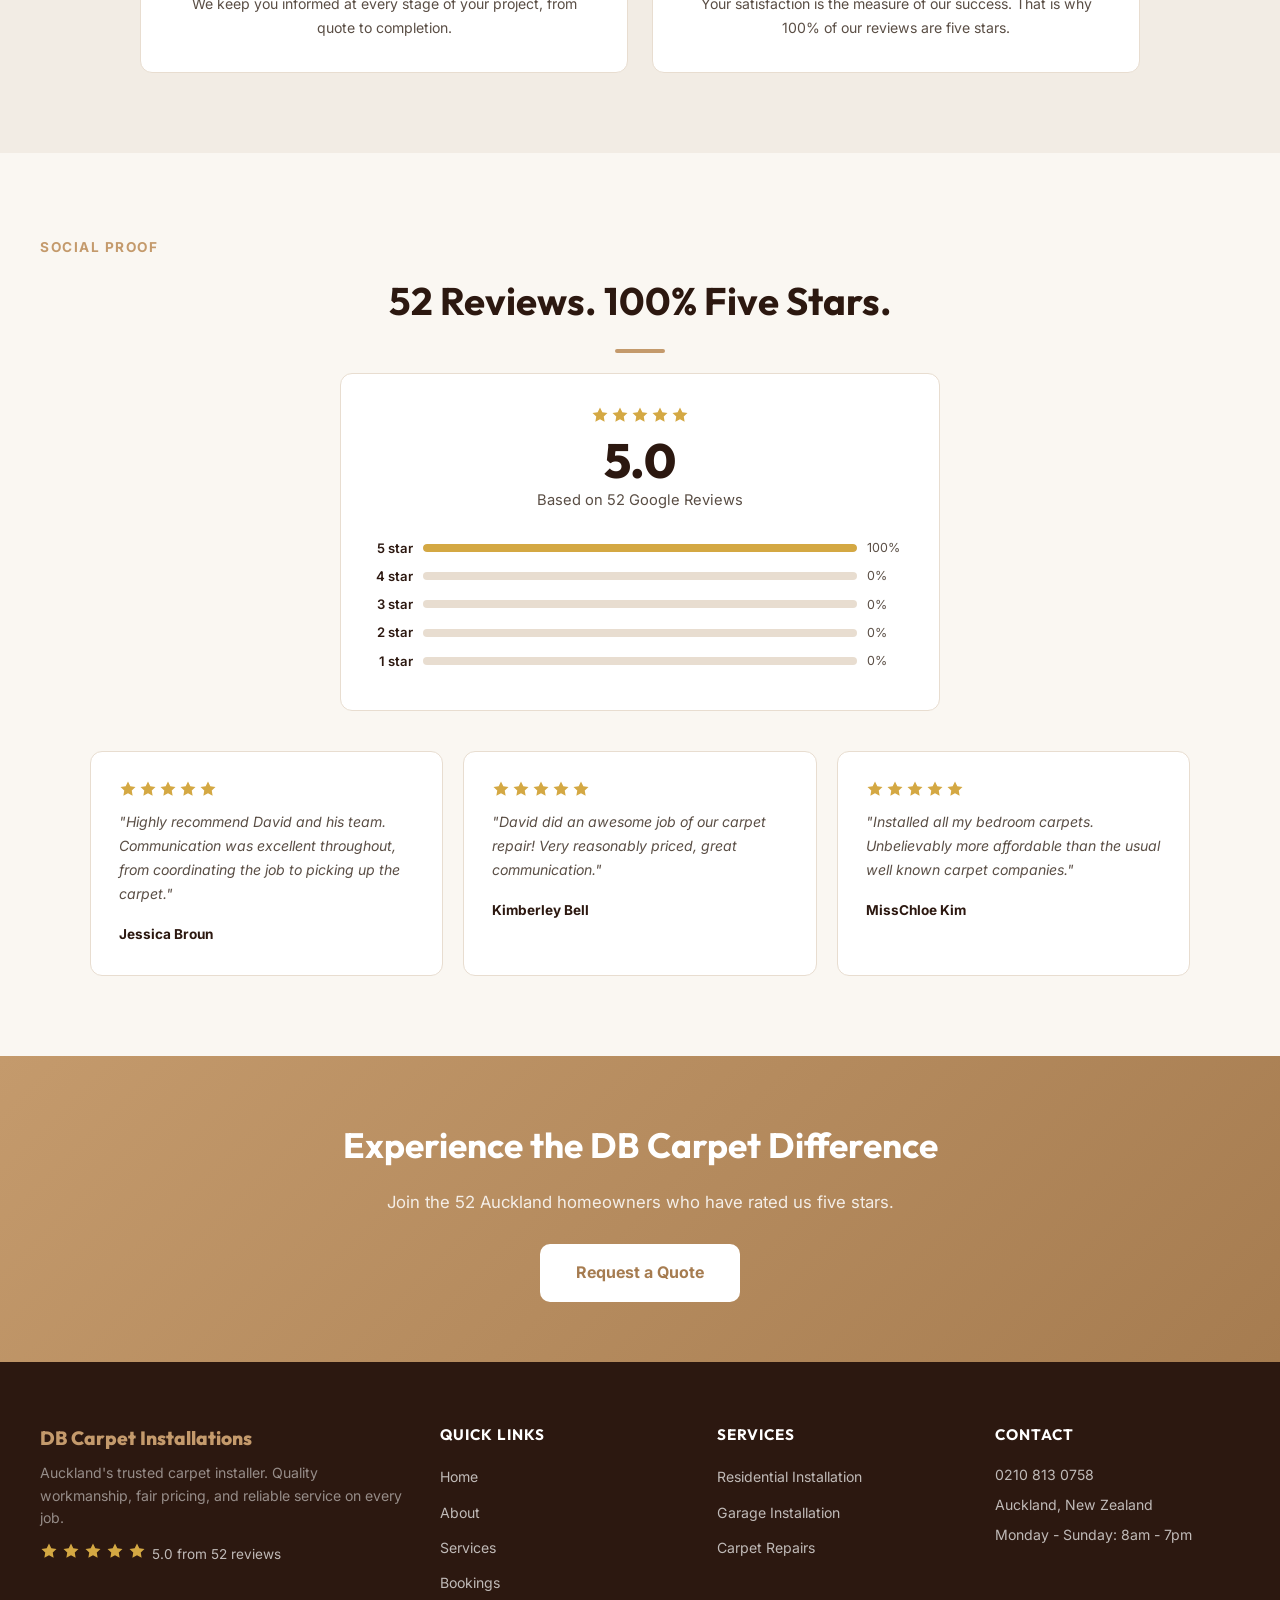
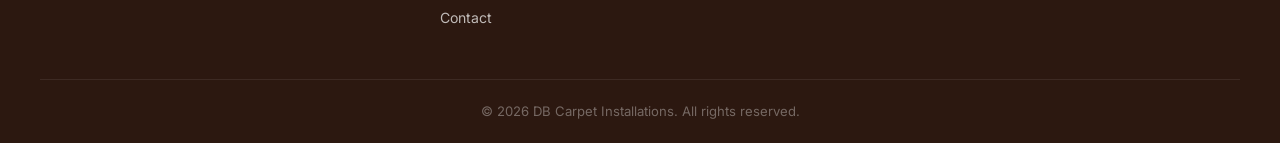
==== commit 2ef8554c: "Regenerate unique, cool-toned hyperrealistic hero and residential images" ====
--- a/about/index.html
+++ b/about/index.html
@@ -37,7 +37,7 @@
 </nav>
 
 <!-- HERO -->
-<section class="page-hero" style="background-image: linear-gradient(135deg, rgba(44, 24, 16, 0.88) 0%, rgba(196, 154, 108, 0.5) 100%), url('../images/tools.png');">
+<section class="page-hero" style="background-image: linear-gradient(135deg, rgba(44, 24, 16, 0.88) 0%, rgba(196, 154, 108, 0.5) 100%), url('../images/about_hero.png');">
     <div class="page-hero-content">
         <h1>About <span class="accent">DB Carpet Installations</span></h1>
         <p>Family values, quality workmanship, and honest pricing since day one.</p>
--- a/shared.css
+++ b/shared.css
@@ -1266,3 +1266,89 @@
     font-size: 0.78rem;
     color: var(--color-text);
 }
+
+/* ═══════════════ REVIEW POPUPS ═══════════════ */
+.review-popup-container {
+    position: fixed;
+    bottom: 30px;
+    left: 30px;
+    z-index: 9999;
+    display: flex;
+    flex-direction: column; /* Stack vertically */
+    gap: 15px;
+    pointer-events: none; /* Let clicks pass through the container */
+}
+
+.review-popup {
+    background: var(--color-white);
+    border: 1px solid var(--color-border);
+    border-radius: var(--radius);
+    padding: 16px 20px;
+    box-shadow: var(--shadow-lg);
+    width: 320px;
+    pointer-events: auto; /* Catch clicks on the popup itself */
+    animation: slideInUp 0.5s cubic-bezier(0.175, 0.885, 0.32, 1.275) forwards;
+    transition: opacity 0.4s ease, transform 0.4s ease;
+    will-change: transform, opacity;
+}
+
+.review-popup.removing {
+    opacity: 0;
+    transform: translateY(20px) scale(0.95);
+}
+
+.review-popup-header {
+    display: flex;
+    justify-content: space-between;
+    align-items: center;
+    margin-bottom: 6px;
+}
+
+.review-popup-name {
+    font-family: var(--font-heading);
+    font-weight: 700;
+    color: var(--color-heading);
+    font-size: 0.95rem;
+}
+
+.review-popup-stars {
+    color: var(--color-gold);
+    font-size: 0.85rem;
+    letter-spacing: 1px;
+}
+
+.review-popup-text {
+    font-size: 0.85rem;
+    color: var(--color-text);
+    line-height: 1.5;
+    font-style: italic;
+}
+
+@keyframes slideInUp {
+    0% {
+        opacity: 0;
+        transform: translateY(40px) scale(0.9);
+    }
+    100% {
+        opacity: 1;
+        transform: translateY(0) scale(1);
+    }
+}
+
+@media (max-width: 768px) {
+    .review-popup-container {
+        bottom: 20px;
+        left: 50%;
+        transform: translateX(-50%);
+        width: 100%;
+        padding: 0 20px;
+        align-items: center;
+    }
+
+    .review-popup {
+        width: 100%;
+        max-width: 400px;
+        padding: 14px 18px;
+        box-shadow: 0 8px 24px rgba(44, 24, 16, 0.15); /* Slightly stronger shadow for mobile visibility */
+    }
+}
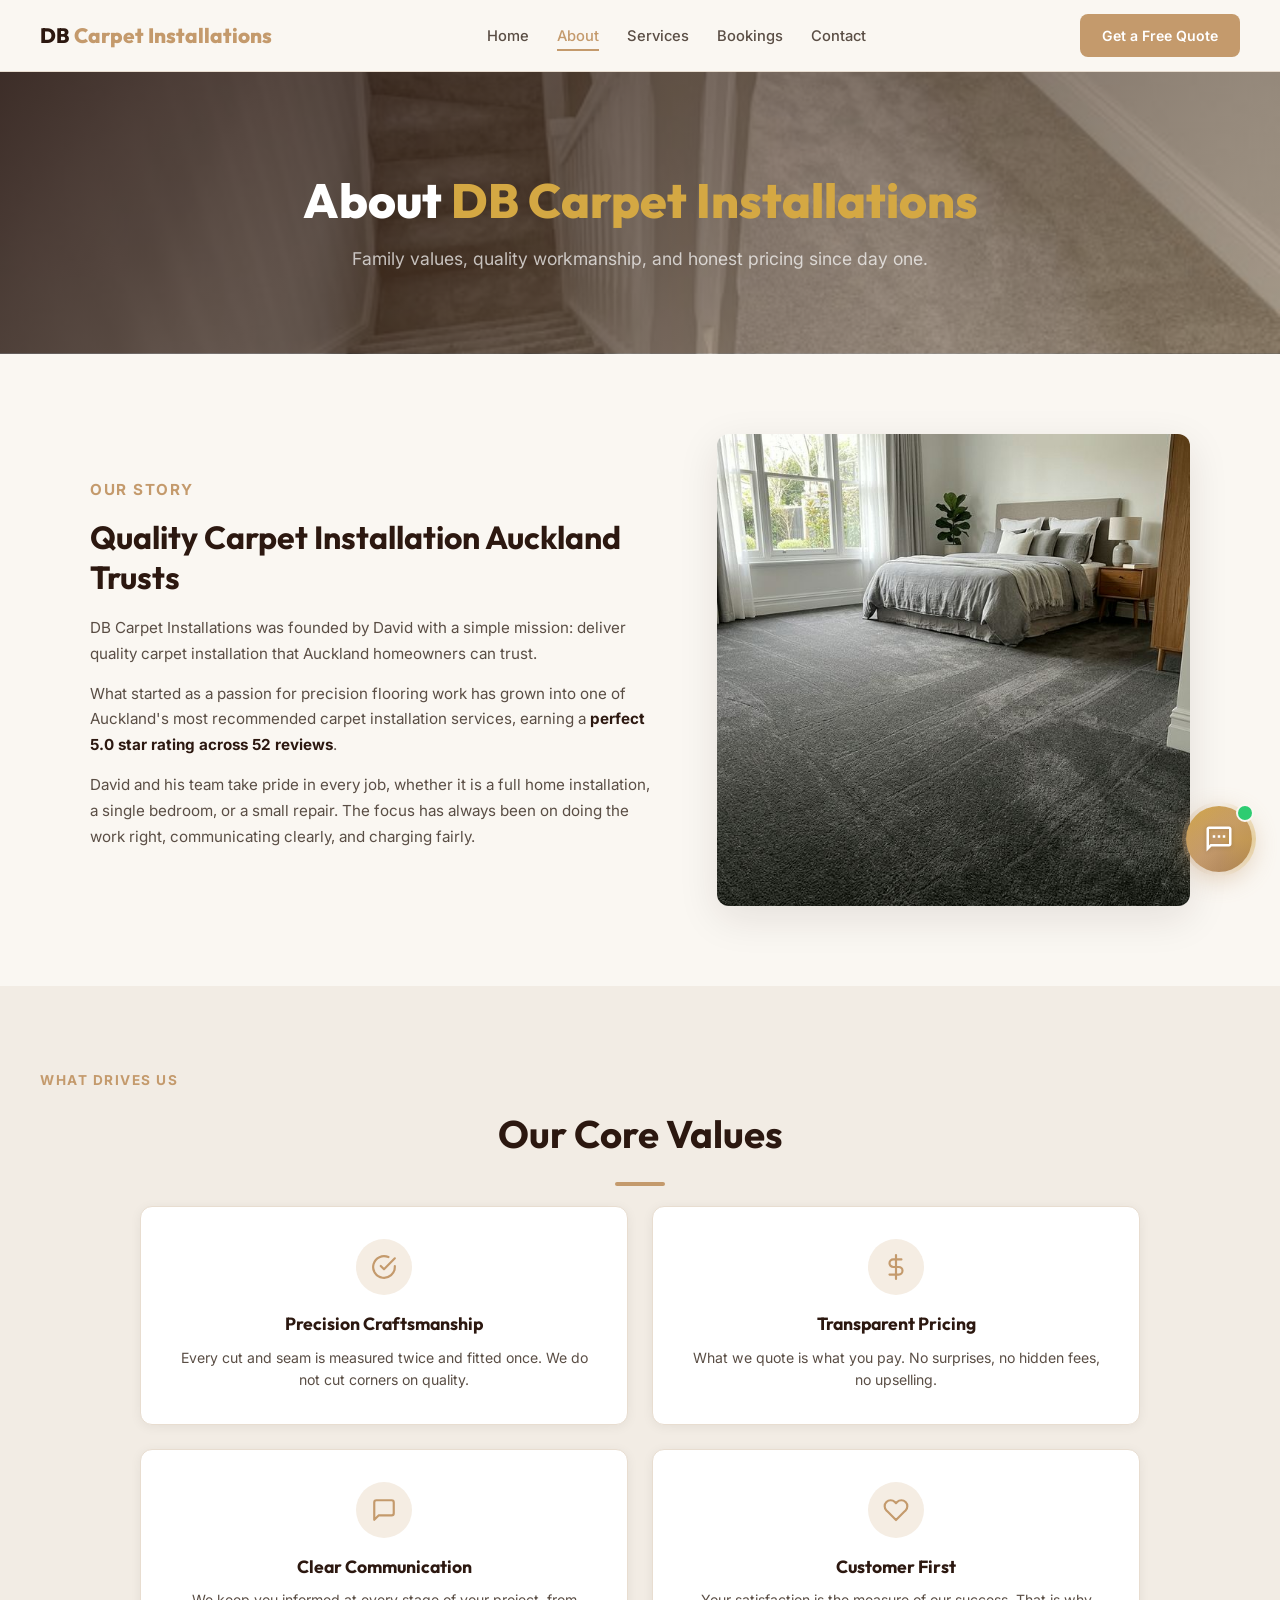
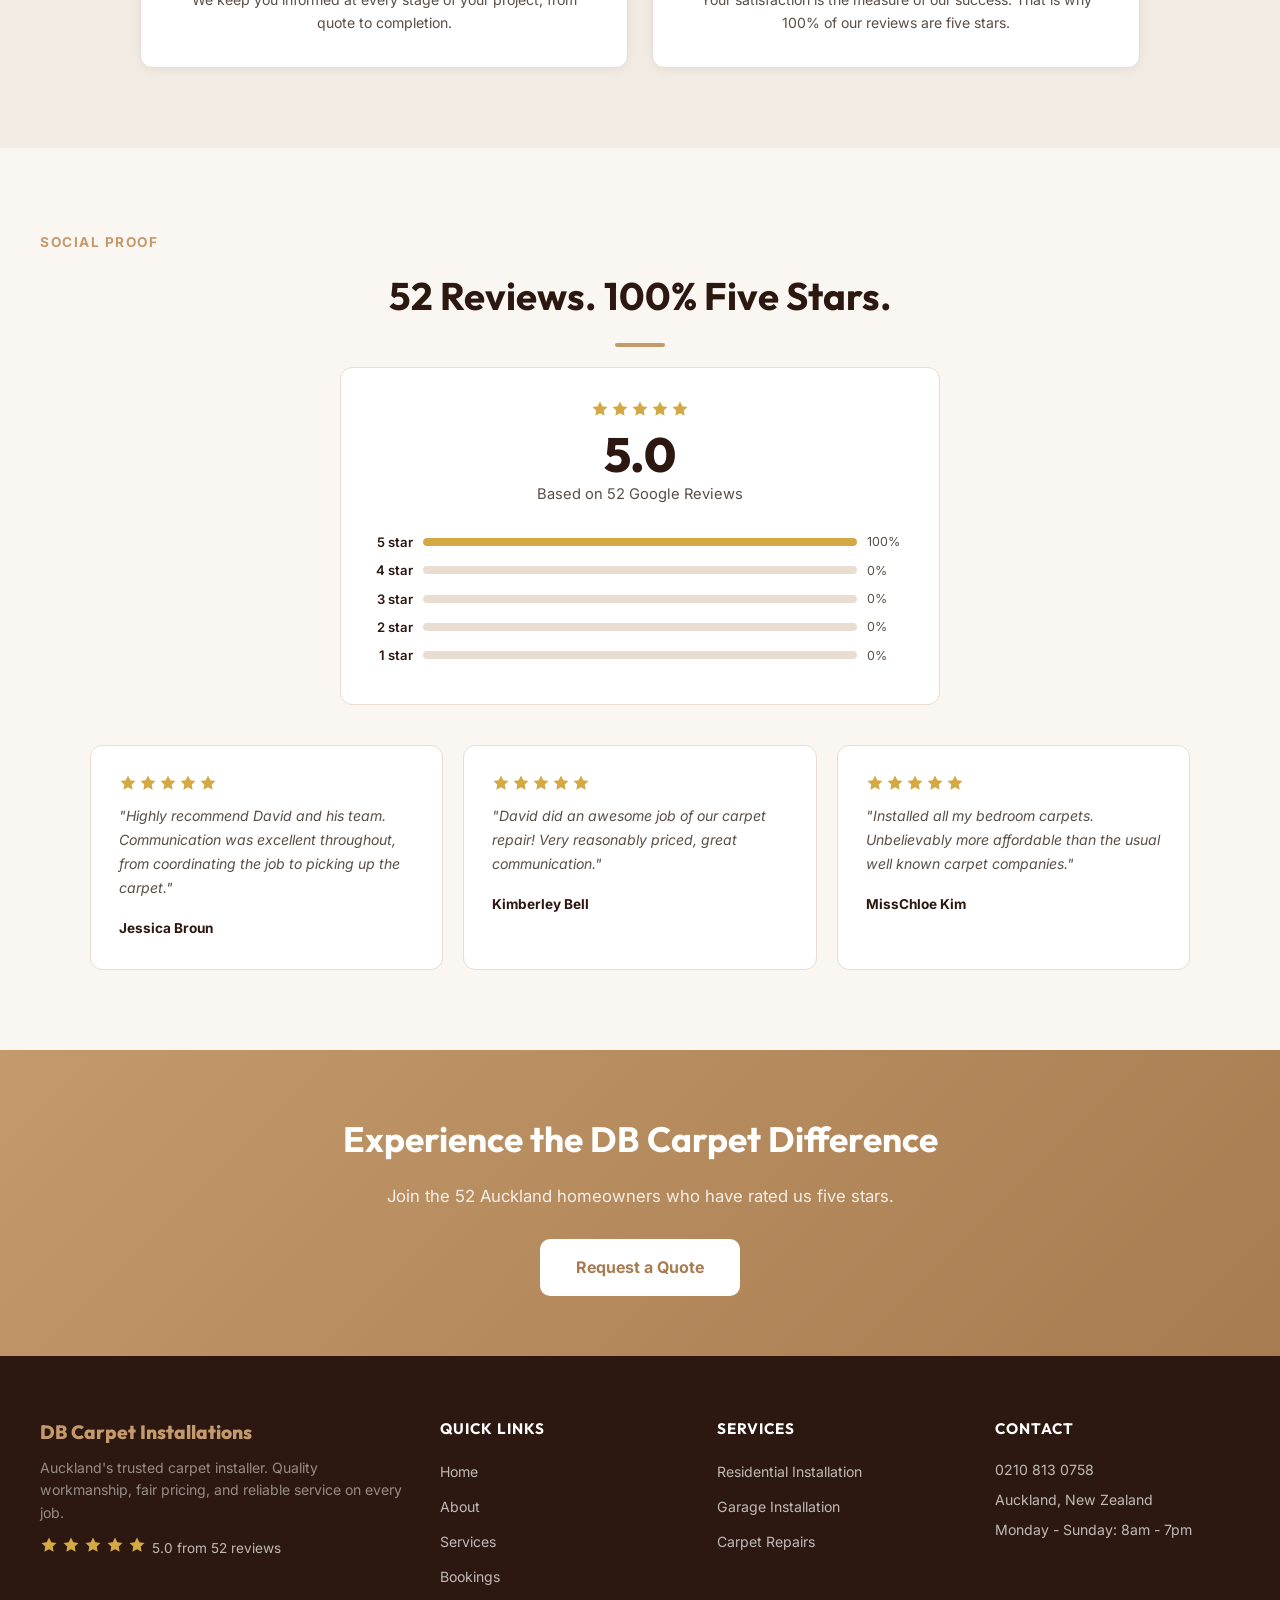
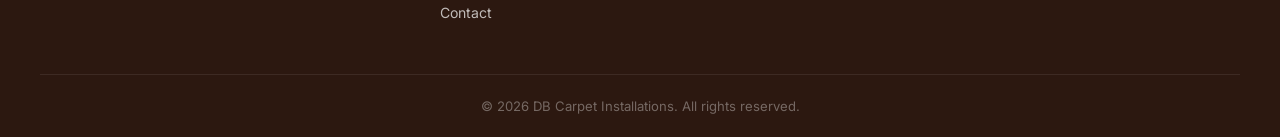
==== commit f0c77910: "fix: force 3-col values grid, all quote buttons open chatbot, fix timing" ====
--- a/about/index.html
+++ b/about/index.html
@@ -23,7 +23,7 @@
             <li><a href="../contact/">Contact</a></li>
         </ul>
     </nav>
-    <a href="../contact/" class="header-cta">Get a Free Quote</a>
+    <a href="javascript:void(0)" onclick="openChatQuote()" class="header-cta">Get a Free Quote</a>
     <button class="hamburger" id="hamburger" aria-label="Toggle menu">&#9776;</button>
 </header>
 
@@ -33,7 +33,7 @@
     <a href="../services/">Services</a>
     <a href="../bookings/">Bookings</a>
     <a href="../contact/">Contact</a>
-    <a href="../contact/" class="mobile-cta">Get a Free Quote</a>
+    <a href="javascript:void(0)" onclick="openChatQuote()" class="mobile-cta">Get a Free Quote</a>
 </nav>
 
 <!-- HERO -->
--- a/shared.css
+++ b/shared.css
@@ -31,6 +31,7 @@
 
 html {
     scroll-behavior: smooth;
+    overflow-x: hidden;
 }
 
 body {
@@ -38,6 +39,7 @@
     color: var(--color-text);
     font-family: var(--font-body);
     line-height: 1.7;
+    overflow-x: hidden;
 }
 
 a {
@@ -349,7 +351,53 @@
     margin-bottom: 10px;
 }
 
-/* ═══════════════ CONTENT BLOCKS ═══════════════ */
+/* ═══════════════ VALUES / WHY CHOOSE US ═══════════════ */
+.values-grid {
+    display: flex;
+    flex-wrap: nowrap;
+    gap: 32px;
+    max-width: 1100px;
+    margin: 0 auto;
+    justify-content: center;
+}
+.value-card {
+    flex: 1;
+    min-width: 0;
+    text-align: center;
+    padding: 32px 24px;
+    background: var(--color-white);
+    border-radius: 16px;
+    box-shadow: 0 2px 12px rgba(0,0,0,0.06);
+}
+.value-icon {
+    width: 56px; height: 56px;
+    margin: 0 auto 16px;
+    background: var(--color-accent-light);
+    border-radius: 50%;
+    display: flex; align-items: center; justify-content: center;
+}
+.value-icon svg {
+    width: 26px; height: 26px;
+    stroke: var(--color-accent);
+    fill: none;
+    stroke-width: 2;
+    stroke-linecap: round;
+    stroke-linejoin: round;
+}
+.value-card h3 {
+    font-family: var(--font-heading);
+    font-size: 1.15rem;
+    margin-bottom: 8px;
+    color: var(--color-heading);
+}
+.value-card p {
+    font-size: 0.92rem;
+    color: var(--color-text);
+    line-height: 1.6;
+}
+@media (max-width: 768px) {
+    .values-grid { flex-direction: column; gap: 20px; }
+}
 .content-block {
     max-width: 1100px;
     margin: 0 auto;
@@ -1335,11 +1383,32 @@
     }
 }
 
+@media (min-width: 1400px) {
+    .review-popup { width: 380px; padding: 18px 24px; }
+    .review-popup-name { font-size: 1.05rem; }
+    .review-popup-text { font-size: 0.95rem; }
+    .review-popup-stars { font-size: 0.95rem; }
+}
+
+@media (min-width: 1800px) {
+    .review-popup { width: 440px; padding: 22px 28px; }
+    .review-popup-name { font-size: 1.2rem; }
+    .review-popup-text { font-size: 1.05rem; }
+    .review-popup-stars { font-size: 1.1rem; }
+}
+
+@media (max-width: 1024px) {
+    .review-popup { width: 280px; padding: 14px 18px; }
+    .review-popup-name { font-size: 0.9rem; }
+    .review-popup-text { font-size: 0.82rem; }
+    .review-popup-stars { font-size: 0.82rem; }
+}
+
 @media (max-width: 768px) {
     .review-popup-container {
         bottom: 20px;
-        left: 50%;
-        transform: translateX(-50%);
+        left: 0;
+        right: 0;
         width: 100%;
         padding: 0 20px;
         align-items: center;
@@ -1347,8 +1416,403 @@
 
     .review-popup {
         width: 100%;
-        max-width: 400px;
-        padding: 14px 18px;
+        max-width: 260px;
+        padding: 12px 16px;
         box-shadow: 0 8px 24px rgba(44, 24, 16, 0.15); /* Slightly stronger shadow for mobile visibility */
     }
-}
+    .review-popup-name { font-size: 0.85rem; }
+    .review-popup-text { font-size: 0.78rem; }
+    .review-popup-stars { font-size: 0.78rem; }
+}
+
+@media (max-width: 480px) {
+    .review-popup {
+        max-width: 240px; 
+        padding: 12px 14px;
+    }
+    .review-popup-header {
+        margin-bottom: 4px;
+    }
+    .review-popup-name { font-size: 0.8rem; }
+    .review-popup-text { font-size: 0.75rem; }
+    .review-popup-stars { font-size: 0.75rem; }
+}
+
+/* ═══════════════ CARPET CANVAS ═══════════════ */
+#carpet-canvas {
+    position: fixed; inset: 0; z-index: 1;
+    pointer-events: none;
+}
+
+/* ═══════════════ AI CHAT UI — PREMIUM BUBBLE ═══════════════ */
+#chatBtn {
+    position: fixed; bottom: 28px; right: 28px; width: 66px; height: 66px;
+    background: linear-gradient(135deg, #d4a843 0%, #c49a6c 50%, #a67c50 100%);
+    border-radius: 50%;
+    box-shadow:
+        0 6px 24px rgba(196, 154, 108, 0.45),
+        0 0 0 0 rgba(212, 168, 67, 0.5);
+    display: flex; align-items: center; justify-content: center;
+    cursor: pointer; z-index: 9999;
+    transition: transform 0.3s cubic-bezier(.22,1,.36,1), box-shadow 0.3s;
+    animation: chatGlow 2.5s ease-in-out infinite;
+    overflow: visible;
+}
+#chatBtn::before {
+    content: '';
+    position: absolute; inset: -4px;
+    border-radius: 50%;
+    background: conic-gradient(from 0deg, transparent, rgba(212,168,67,0.4), transparent, rgba(196,154,108,0.3), transparent);
+    animation: spinRing 4s linear infinite;
+    z-index: -1;
+}
+#chatBtn::after {
+    content: 'Chat with us!';
+    position: absolute; bottom: calc(100% + 12px); right: 0;
+    background: var(--color-dark); color: var(--color-white);
+    font-family: var(--font-body); font-size: 0.78rem; font-weight: 600;
+    padding: 6px 14px; border-radius: 8px;
+    white-space: nowrap; opacity: 0; transform: translateY(6px);
+    transition: opacity 0.25s, transform 0.25s;
+    pointer-events: none;
+    box-shadow: 0 4px 12px rgba(0,0,0,0.15);
+}
+#chatBtn:hover::after { opacity: 1; transform: translateY(0); }
+#chatBtn:hover {
+    transform: scale(1.1) translateY(-3px);
+    box-shadow: 0 10px 32px rgba(196, 154, 108, 0.55), 0 0 0 0 rgba(212,168,67,0);
+}
+#chatBtn:active { transform: scale(0.95); }
+#chatBtn svg { width: 30px; height: 30px; fill: var(--color-white); filter: drop-shadow(0 1px 2px rgba(0,0,0,0.15)); }
+.chat-btn-badge {
+    position: absolute; top: -2px; right: -2px;
+    width: 18px; height: 18px; background: #2ecc71;
+    border-radius: 50%; border: 2.5px solid var(--color-bg);
+    animation: badgePulse 2s ease-in-out infinite;
+}
+
+@keyframes chatGlow {
+    0%, 100% { box-shadow: 0 6px 24px rgba(196,154,108,0.45), 0 0 0 0 rgba(212,168,67,0.45); }
+    50% { box-shadow: 0 6px 24px rgba(196,154,108,0.45), 0 0 0 14px rgba(212,168,67,0); }
+}
+@keyframes spinRing { to { transform: rotate(360deg); } }
+@keyframes badgePulse {
+    0%, 100% { transform: scale(1); }
+    50% { transform: scale(1.15); }
+}
+
+/* ═══════════════ CHAT VIEW — GLASSMORPHISM SHELL ═══════════════ */
+#chatView {
+    position: fixed; inset: 0;
+    z-index: 10000;
+    display: none;
+    align-items: center; justify-content: center;
+    opacity: 0; transition: opacity 0.35s ease;
+}
+#chatView.active { display: flex; opacity: 1; }
+
+.chat-bg-scene {
+    position: absolute; inset: 0; z-index: 0;
+}
+.chat-bg-image {
+    position: absolute; inset: 0;
+    background: url('images/wood-bg.png') repeat center center;
+    background-size: auto;
+}
+.chat-bg-image::after {
+    content: '';
+    position: absolute; inset: 0;
+    background: rgba(44, 24, 16, 0.35);
+}
+
+.chat-wrapper {
+    position: relative; z-index: 10;
+    padding: 16px; width: 100%; max-width: 500px;
+}
+
+.chat-shell {
+    width: 100%;
+    height: 92vh;
+    max-height: 780px;
+    background: rgba(255,255,255,0.92);
+    backdrop-filter: blur(14px);
+    -webkit-backdrop-filter: blur(14px);
+    border-radius: 24px;
+    border: 1px solid rgba(255,255,255,0.35);
+    box-shadow:
+        0 10px 60px rgba(0,0,0,0.3),
+        0 2px 12px rgba(0,0,0,0.12),
+        inset 0 1px 0 rgba(255,255,255,0.5);
+    display: flex; flex-direction: column;
+    overflow: hidden;
+    animation: shellRise 0.45s cubic-bezier(.22,1,.36,1) both;
+}
+@keyframes shellRise {
+    from { opacity: 0; transform: translateY(24px) scale(0.97); }
+    to { opacity: 1; transform: translateY(0) scale(1); }
+}
+
+/* Header */
+.chat-header {
+    background: linear-gradient(135deg, #2c1810 0%, #5a3a28 60%, #c49a6c 100%);
+    padding: 18px 20px 16px;
+    display: flex; align-items: center; justify-content: space-between;
+    flex-shrink: 0;
+    box-shadow: 0 2px 12px rgba(0,0,0,0.12);
+}
+.header-left { display: flex; align-items: center; gap: 12px; }
+.header-avatar {
+    width: 44px; height: 44px;
+    background: rgba(255,255,255,0.15);
+    border-radius: 50%;
+    display: flex; align-items: center; justify-content: center;
+    font-size: 22px;
+    flex-shrink: 0;
+}
+.header-info { flex: 1; }
+.header-title {
+    font-family: var(--font-heading); font-weight: 800;
+    font-size: 1.05rem; color: var(--color-white);
+    line-height: 1.2;
+}
+.header-status {
+    font-family: var(--font-body);
+    font-size: 0.78rem;
+    color: rgba(255,255,255,0.75);
+    display: flex; align-items: center; gap: 6px;
+    margin-top: 2px;
+}
+.header-status .status-dot {
+    width: 7px; height: 7px;
+    background: #4ADE80;
+    border-radius: 50%;
+    animation: statusPulse 2s ease-in-out infinite;
+}
+@keyframes statusPulse {
+    0%, 100% { opacity: 1; }
+    50% { opacity: 0.4; }
+}
+.close-btn {
+    background: rgba(255,255,255,0.1); border: none;
+    color: rgba(255,255,255,0.85); cursor: pointer;
+    width: 34px; height: 34px; border-radius: 50%;
+    display: flex; align-items: center; justify-content: center;
+    transition: all 0.2s;
+}
+.close-btn:hover { background: rgba(255,255,255,0.2); color: #fff; }
+.close-btn svg { width: 20px; height: 20px; fill: currentColor; }
+
+/* Messages */
+.chat-body {
+    flex: 1; overflow-y: auto;
+    padding: 20px 16px 8px;
+    display: flex; flex-direction: column; gap: 6px;
+    scroll-behavior: smooth;
+    font-family: var(--font-body);
+}
+.chat-body::-webkit-scrollbar { width: 4px; }
+.chat-body::-webkit-scrollbar-track { background: transparent; }
+.chat-body::-webkit-scrollbar-thumb { background: var(--color-border); border-radius: 4px; }
+
+.msg-row {
+    display: flex; align-items: flex-end; gap: 8px;
+    max-width: 85%; flex-direction: column;
+    animation: msgFadeUp 0.28s ease both;
+}
+.msg-row.bot { align-self: flex-start; }
+.msg-row.user { align-self: flex-end; align-items: flex-end; }
+@keyframes msgFadeUp {
+    from { opacity: 0; transform: translateY(8px); }
+    to { opacity: 1; transform: translateY(0); }
+}
+
+.msg-bubble {
+    padding: 11px 15px; border-radius: 18px;
+    font-size: 0.92rem; line-height: 1.55;
+    color: var(--color-heading);
+    word-wrap: break-word;
+    white-space: pre-wrap;
+    animation: msgFadeUp 0.28s ease both;
+}
+.msg-row.bot .msg-bubble {
+    background: #f1ece5;
+    border-bottom-left-radius: 4px;
+}
+.msg-row.user .msg-bubble {
+    background: linear-gradient(135deg, #c49a6c, #a67c50);
+    color: var(--color-white);
+    border-bottom-right-radius: 4px;
+}
+.msg-time { font-size: 0.65rem; color: var(--color-text); margin-top: 3px; opacity: 0.7; }
+
+/* Quick Replies */
+.quick-replies {
+    display: flex; flex-wrap: wrap; gap: 8px;
+    padding: 6px 0 10px 0;
+    animation: msgFadeUp 0.3s ease both;
+    align-items: flex-start;
+}
+.qr-btn {
+    background: var(--color-white);
+    border: 1.5px solid var(--color-accent);
+    color: var(--color-accent-dark);
+    font-family: var(--font-heading); font-weight: 700;
+    font-size: 0.82rem;
+    padding: 8px 14px; border-radius: 20px;
+    cursor: pointer; transition: all 0.18s ease;
+    white-space: nowrap;
+}
+.qr-btn:hover {
+    background: var(--color-accent); color: var(--color-white);
+    transform: translateY(-1px);
+    box-shadow: 0 4px 12px rgba(196,154,108,0.3);
+}
+.qr-btn.primary {
+    background: linear-gradient(135deg, #d4a843 0%, #c49a6c 100%);
+    color: var(--color-white);
+    border-color: transparent;
+    box-shadow: 0 2px 8px rgba(196,154,108,0.35);
+}
+.qr-btn.primary:hover {
+    background: linear-gradient(135deg, #c49a6c 0%, #a67c50 100%);
+    box-shadow: 0 4px 14px rgba(196,154,108,0.5);
+}
+
+/* Typing */
+.typing {
+    display: flex; gap: 4px;
+    padding: 12px 16px;
+    background: #f1ece5;
+    border-radius: 18px; border-bottom-left-radius: 4px;
+    width: fit-content;
+}
+.dot {
+    width: 7px; height: 7px;
+    background: var(--color-accent);
+    border-radius: 50%;
+    animation: typeBounce 1.2s ease-in-out infinite;
+}
+.dot:nth-child(2) { animation-delay: 0.18s; }
+.dot:nth-child(3) { animation-delay: 0.36s; }
+@keyframes typeBounce {
+    0%, 60%, 100% { transform: translateY(0); }
+    30% { transform: translateY(-6px); }
+}
+
+/* Divider */
+.chat-divider {
+    height: 1px; background: var(--color-border);
+    margin: 0 16px; flex-shrink: 0;
+}
+
+/* Input Bar */
+.chat-footer {
+    padding: 12px 14px 14px;
+    display: flex; align-items: center; gap: 10px;
+    background: var(--color-white);
+    flex-shrink: 0;
+    border-top: 1px solid var(--color-border);
+}
+#chatInput {
+    flex: 1; padding: 11px 16px;
+    background: #f5f0ea;
+    border: 1.5px solid transparent;
+    border-radius: 24px;
+    font-family: var(--font-body); font-size: 0.92rem;
+    color: var(--color-heading);
+    outline: none;
+    transition: border-color 0.15s, background 0.15s;
+    height: 44px;
+}
+#chatInput:focus { border-color: var(--color-accent); background: var(--color-white); }
+#chatInput::placeholder { color: var(--color-text); opacity: 0.5; }
+
+#sendBtn {
+    width: 44px; height: 44px;
+    background: linear-gradient(135deg, var(--color-accent), var(--color-accent-dark));
+    border: none; border-radius: 50%;
+    cursor: pointer;
+    display: flex; align-items: center; justify-content: center;
+    flex-shrink: 0;
+    transition: all 0.18s ease;
+    box-shadow: 0 3px 10px rgba(196,154,108,0.35);
+}
+#sendBtn:hover { transform: scale(1.06); box-shadow: 0 5px 16px rgba(196,154,108,0.45); }
+#sendBtn:active { transform: scale(0.95); }
+#sendBtn:disabled { opacity: 0.5; cursor: not-allowed; transform: none; }
+#sendBtn svg { width: 18px; height: 18px; fill: white; transform: translateX(1px); }
+
+/* Inline Forms */
+.inline-form {
+    background: var(--color-white);
+    border: 1.5px solid var(--color-border);
+    border-radius: 18px;
+    padding: 18px; width: 300px;
+    box-shadow: var(--shadow-sm);
+    margin-top: 8px;
+    animation: msgFadeUp 0.3s ease both;
+    font-family: var(--font-body);
+}
+.inline-form h4 {
+    font-family: var(--font-heading); color: var(--color-accent-dark);
+    margin-bottom: 14px; font-size: 1rem; font-weight: 800;
+    display: flex; align-items: center; gap: 7px;
+}
+.form-group { margin-bottom: 12px; }
+.form-group label {
+    display: block; font-size: 0.78rem; font-weight: 700;
+    color: var(--color-text); margin-bottom: 5px;
+    text-transform: uppercase; letter-spacing: 0.04em;
+}
+.form-group input[type="text"], .form-group input[type="number"], .form-group input[type="tel"], .form-group select {
+    width: 100%; padding: 9px 12px;
+    border: 1.5px solid var(--color-border);
+    border-radius: 8px;
+    font-family: var(--font-body); font-size: 0.88rem;
+    color: var(--color-heading);
+    background: #f5f0ea;
+    outline: none; transition: border-color 0.15s;
+}
+.form-group input:focus, .form-group select:focus { border-color: var(--color-accent); background: var(--color-white); }
+.form-group.error input, .form-group.error select { border-color: #EF4444; background: #FEF2F2; }
+.checkbox-group { display: flex; flex-direction: column; gap: 6px; }
+.check-item {
+    display: flex; align-items: center; gap: 8px;
+    font-size: 0.82rem; color: var(--color-text); cursor: pointer;
+    background: #f5f0ea; border: 1.5px solid var(--color-border);
+    border-radius: 8px; padding: 7px 10px;
+    transition: all 0.15s;
+}
+.check-item:has(input:checked) {
+    background: var(--color-accent-light);
+    border-color: var(--color-accent);
+    color: var(--color-accent-dark);
+}
+.form-submit {
+    width: 100%;
+    padding: 11px;
+    background: linear-gradient(135deg, var(--color-accent), var(--color-accent-dark));
+    color: var(--color-white); border: none;
+    border-radius: 12px;
+    font-family: var(--font-heading); font-weight: 800;
+    font-size: 0.92rem;
+    cursor: pointer; margin-top: 6px;
+    transition: all 0.18s ease;
+    letter-spacing: 0.02em;
+}
+.form-submit:hover { transform: translateY(-1px); box-shadow: 0 6px 20px rgba(196,154,108,0.35); }
+.form-submit:active { transform: translateY(0); }
+.form-submit:disabled { opacity: 0.6; cursor: not-allowed; transform: none; }
+.system-msg {
+    align-self: center; font-size: 0.78rem;
+    background: var(--color-accent-light); border: 1px solid var(--color-border);
+    color: var(--color-accent-dark); font-weight: 600;
+    padding: 4px 12px; border-radius: 20px;
+    margin: 4px 0;
+}
+
+/* Mobile chat adjustments */
+@media (max-width: 600px) {
+    .chat-wrapper { padding: 0; max-width: 100%; }
+    .chat-shell { height: 100vh; max-height: 100vh; border-radius: 0; }
+}
